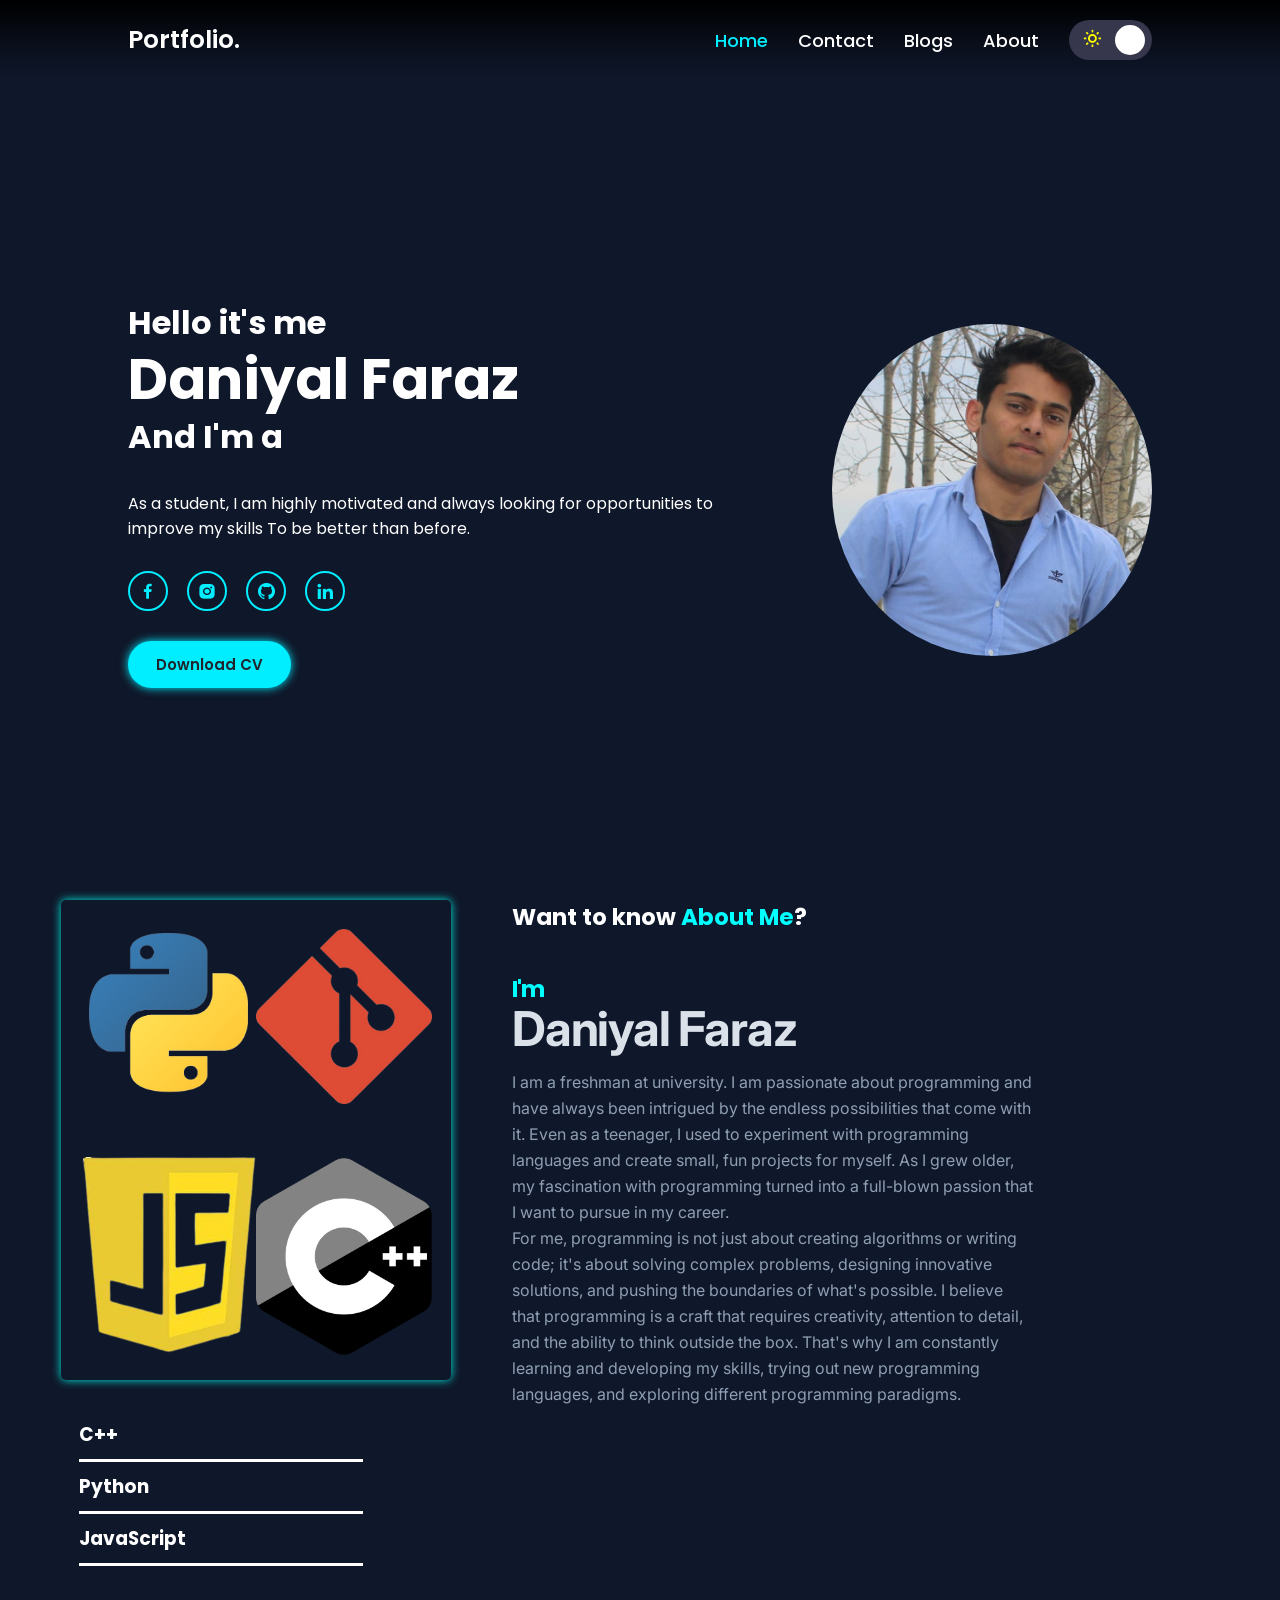
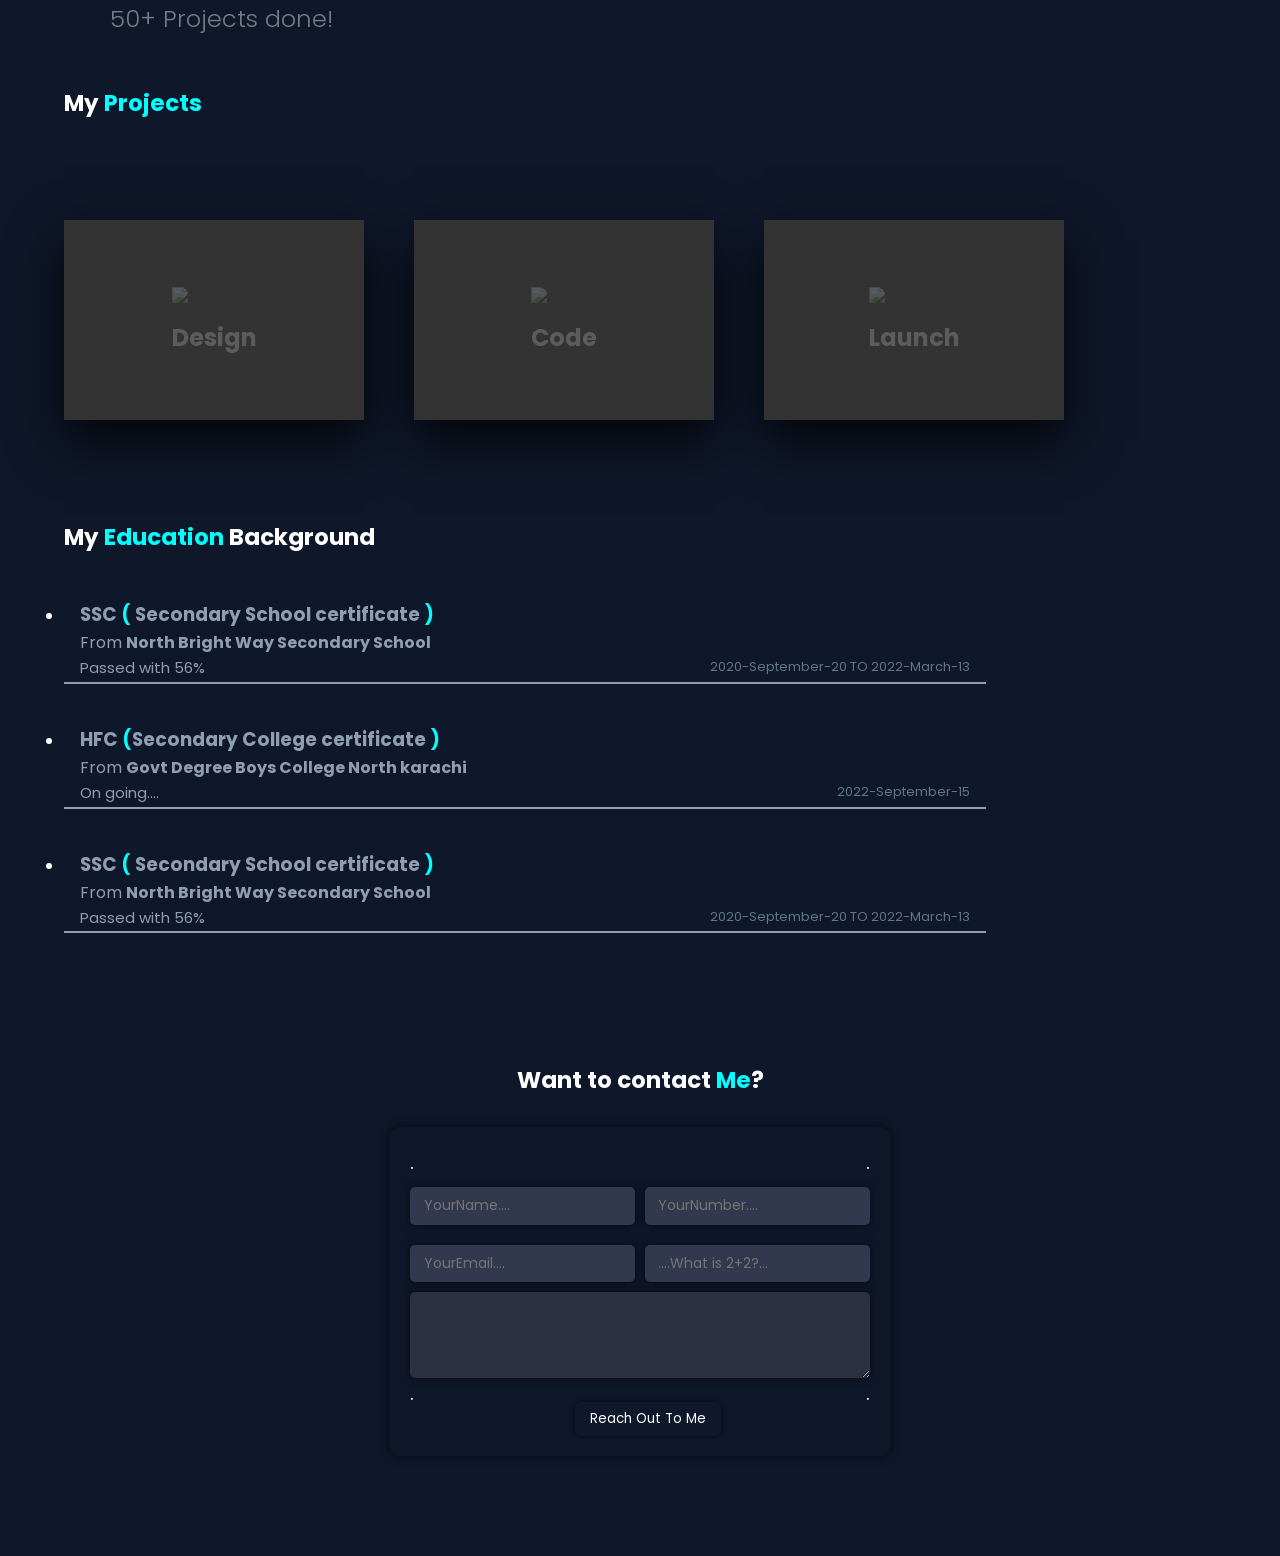
==== index.html @ 26a81f37 "changes" ====
<!DOCTYPE html>
<html lang="en">
  <head>
    <meta charset="UTF-8" />
    <meta http-equiv="X-UA-Compatible" content="IE=edge" />
    <meta name="viewport" content="width=device-width, initial-scale=1.0" />
    <link rel="preconnect" href="https://fonts.googleapis.com" />
    <link
      href="https://unpkg.com/boxicons@2.1.4/css/boxicons.min.css"
      rel="stylesheet"
    />
    <link rel="preconnect" href="https://fonts.gstatic.com" crossorigin />
    <!-- link for animation -->
    <link
      rel="stylesheet"
      href="https://cdnjs.cloudflare.com/ajax/libs/animate.css/4.1.1/animate.min.css"
    />
    <link rel="preconnect" href="https://fonts.googleapis.com" />
    <link rel="preconnect" href="https://fonts.gstatic.com" crossorigin />
    <link
      href="https://fonts.googleapis.com/css2?family=Aboreto&family=Acme&family=Inter:wght@100;200;300;400;500;600;700;800;900&family=Josefin+Sans:ital,wght@1,500;1,700&family=Montserrat:ital,wght@0,100;0,200;0,300;0,400;0,500;0,600;0,700;0,800;0,900;1,100;1,200;1,300;1,400;1,500;1,600;1,700;1,800;1,900&family=Oswald:wght@700&family=Pacifico&family=Permanent+Marker&family=Poppins:ital,wght@0,100;0,200;0,300;0,400;0,500;0,600;0,700;0,800;0,900;1,100;1,200;1,300;1,400;1,500;1,600;1,700;1,800;1,900&family=Rubik+Glitch&family=Source+Sans+Pro:ital,wght@0,200;0,300;0,400;0,600;0,700;0,900;1,200;1,300;1,400;1,600;1,700;1,900&family=Ubuntu+Condensed&family=Ubuntu:wght@500&family=Work+Sans:ital,wght@0,500;0,600;0,700;0,800;0,900;1,100;1,200;1,300;1,400;1,500;1,600;1,700;1,800;1,900&display=swap"
      rel="stylesheet"
    />

    <title>Portfolio|Daniyal Faraz Dev</title>
    <link rel="stylesheet" href="css/style.css" />
    <link rel="stylesheet" href="css/section2,3,4.css" />
    <link rel="stylesheet" href="css/themeMode.css" />
    <link rel="stylesheet" href="css/instafeedBlog.css">
    <link rel="stylesheet" href="css/aboutsec.css">
    <link rel="stylesheet" href="css/section1.css">
  </head>
  <style>
    .menu-mb .menu-list {
      display: none;
      max-width: 200px;
      background-color: #00000063;
      color: black;
      position: absolute;
      right: 11px;
      border-radius: 10px 0px 10px 10px;
      padding: 15px 10px;
      flex-direction: column;
      align-items: center;
      height: 69vh;
      max-height: 221px;
      overflow: auto;
    }

    .menu-mb .menu-list div {
      display: none;
      text-align: end;
      padding: 0;
      margin: 6px 2px;
      font-size: 25px;
    }

    .menu-mb .menu-list div a {
      text-decoration: none;
      color: white;
    }

    .terminal {
      width: 900px;
      height: 400px;
      border: 2px solid white;
      padding: 20px;
      overflow-y: scroll;
    }

    .terminal p {
      color: rgba(255, 255, 255, 0.421);
    }

    .terminal .root-msg-span {
      color: white;
    }

    .terminal .root-msg-span .user-msg {
      color: goldenrod;
    }





  </style>

  <body>
    <header class="header active-header" id="header">
      <a href="" class="logo">Portfolio.</a>
      <nav>
        <a href="#home" style="--i: 1" class="active">Home</a>
        <a href="#contact" style="--i: 2">Contact</a>
        <a href="#blog" style="--i: 3">Blogs</a>
        <a href="#about" style="--i: 4">About</a>
        <div class="theme-div" style="--i: 6">
          <button id="lighttheme" style="color: yellow">
            <i class="bx bx-sun"></i>
          </button>
          <button id="darktheme" style="color: pink">
            <i class="bx bx-moon"></i>
          </button>
          <div class="ball"></div>
        </div>
        <div class="menu-mb">
          <i class="bx bx-menu"></i>
          <div name="" id="menu-list" class="menu-list">
            <div class="hamburger-a"><a href="#home">Home</a></div>
            <div class="hamburger-a"><a href="#contact"> Contact</a></div>
            <div class="hamburger-a"><a href="#blog"> Blogs</a></div>
            <div class="hamburger-a"><a href="#about"> About</a></div>
          </div>
        </div>
      </nav>
    </header>
    <section class="section1" id="home">
      <div class="container">
        <h3>Hello it's me</h3>
        <h1>Daniyal Faraz</h1>
        <h3>And I'm a <span class="multi-headline"></span></h3>
        <p>
          As a student, I am highly motivated and always looking for
          opportunities to improve my skills To be better than before.
        </p>
        <div class="social-div">
          <a
            target="_blank"
            href="https://web.facebook.com/daniyal.faraz.37"
            style="--i: 7"
            ><i class="bx bxl-facebook"></i
          ></a>
          <a
            target="_blank"
            href="https://www.instagram.com/p_r_o_g_r_a_m_m_e_r_7/"
            style="--i: 8"
            ><i class="bx bxl-instagram-alt"></i
          ></a>
          <a
            target="_blank"
            href="https://github.com/DaniyalFaraz2003"
            style="--i: 9"
            ><i class="bx bxl-github"></i
          ></a>
          <a
            target="_blank"
            href="https://www.linkedin.com/in/daniyal-faraz-911360242/"
            style="--i: 10"
            ><i class="bx bxl-linkedin"></i
          ></a>
        </div>
        <a href="" class="btn">Download CV</a>
      </div>
      <div class="image-container">
        <div class="image-holder"><img src="img/logo.jpg""></div>
      </div>
    </section>

    <section class="section3" id="about">
      <div class="main-box1">
        <div class="image-side">
          <div class="img-frame">
            <div class="img-holder">
              <img src="./img/p.png" alt="" />
              <img src="./img/git.png" alt="" />
              <img src="./img/js.png" alt="" />
              <img src="./img/c.png" alt="" />
            </div>
          </div>

          <!-- skills section -->
          <div class="skills-sec">
            <h3>C++</h3>
            <div>
              <div onscroll="skillanimate();"></div>
            </div>
            <h3>Python</h3>
            <div>
              <div></div>
            </div>
            <h3>JavaScript</h3>
            <div>
              <div></div>
            </div>
            <h1>50+ Projects done!</h1>
          </div>
        </div>
        <div class="content-side">
          <h3 class="s-hm-e" >Want to know <span class="diff-color">About Me</span>?</h3>
          <h1><span class="diff-color s-hm-e">I'm</span> Daniyal Faraz</h1>
          <p class="n-p-e">
            I am a freshman at university. I am passionate about programming and
            have always been intrigued by the endless possibilities that come
            with it. Even as a teenager, I used to experiment with programming
            languages and create small, fun projects for myself. As I grew
            older, my fascination with programming turned into a full-blown
            passion that I want to pursue in my career.<br />
            For me, programming is not just about creating algorithms or writing
            code; it's about solving complex problems, designing innovative
            solutions, and pushing the boundaries of what's possible. I believe
            that programming is a craft that requires creativity, attention to
            detail, and the ability to think outside the box. That's why I am
            constantly learning and developing my skills, trying out new
            programming languages, and exploring different programming
            paradigms.
          </p>

        </div>
      </div>
      <div class="main-box2">
        <h3 class="s-hm-e">My <span class="diff-color">Projects</span></h3>

        <!-- this is a test card -->
        <div class="cards">
          <div class="card">
              <div class="face face1">
                  <div class="content">
                      <img src="https://github.com/Jhonierpc/WebDevelopment/blob/master/CSS%20Card%20Hover%20Effects/img/design_128.png?raw=true">
                      <h3>Design</h3>
                  </div>
              </div>
              <div class="face face2">
                  <div class="content">
                      <p>Lorem ipsum dolor sit amet consectetur adipisicing elit. Quas cum cumque minus iste veritatis provident at.</p>
                          <a href="#">Read More</a>
                  </div>
              </div>
          </div>
          <div class="card">
              <div class="face face1">
                  <div class="content">
                      <img src="https://github.com/Jhonierpc/WebDevelopment/blob/master/CSS%20Card%20Hover%20Effects/img/code_128.png?raw=true">
                      <h3>Code</h3>
                  </div>
              </div>
              <div class="face face2">
                  <div class="content">
                      <p>Lorem ipsum dolor sit amet consectetur adipisicing elit. Quas cum cumque minus iste veritatis provident at.</p>
                          <a href="#">Read More</a>
                  </div>
              </div>
          </div>
          <div class="card">
              <div class="face face1">
                  <div class="content">
                      <img src="https://github.com/Jhonierpc/WebDevelopment/blob/master/CSS%20Card%20Hover%20Effects/img/launch_128.png?raw=true">
                      <h3>Launch</h3>
                  </div>
              </div>
              <div class="face face2">
                  <div class="content">
                      <p>Lorem ipsum dolor sit amet consectetur adipisicing elit. Quas cum cumque minus iste veritatis provident at.</p>
                          <a href="#">Read More</a>
                  </div>
              </div>
          </div>
      </div>

        <!-- this is a test card -->

        <h3 class="s-hm-e">My <span class="diff-color">Education</span> Background</h3>
          <br>
          <ul class="edocation-list">
            <li>

              <div class="n-p-e education-bg">
              <h3>SSC
                <span class="diff-color">(</span> Secondary School certificate <span class="diff-color">)</span>
              </h3>
              <p>From <b>North Bright Way Secondary School</b></p>
              <div class="result-div">
                <p>Passed with 56% </p>
              <div class="date">2020-September-20 TO 2022-March-13</div>
              </div>
            </div>
  
            </li>
            <li>
              <div class="n-p-e education-bg">
                <h3>HFC
                  <span class="diff-color">(</span>Secondary College certificate <span class="diff-color">)</span>
                </h3>
                <p>From <b>Govt Degree Boys College North karachi</b></p>
                <div class="result-div">
                  <p>On going....</p>
                <div class="date">2022-September-15</div>
                </div>
              </div>
    

            </li>
            <li>
              <div class="n-p-e education-bg">
                <h3>SSC
                  <span class="diff-color">(</span> Secondary School certificate <span class="diff-color">)</span>
                </h3>
                <p>From <b>North Bright Way Secondary School</b></p>
                <div class="result-div">
                  <p>Passed with 56% </p>
                <div class="date">2020-September-20 TO 2022-March-13</div>
                </div>
              </div>
            </li>
          </ul>
      </div>
    </section>
    
    <!-- terminal section-->

    <!-- contact section -->
    <section class="section4" id="contact">
      <h3 class="s-hm-e">Want to contact <span class="diff-color">Me</span>?</h3>
      <form action="">
        <div>
          <p>.</p>
          <p>.</p>
        </div>
        <div>
          <input type="text" name="" id="username" placeholder="YourName...." />
          <input
            type="text"
            name=""
            id="usernum"
            placeholder="YourNumber...."
          />
        </div>
        <div>
          <input
            type="email"
            name=""
            id="userEmail"
            placeholder="YourEmail...."
          />
          <input
            type="text"
            name=""
            id="quiz"
            placeholder="....What is 2+2?..."
          />
        </div>
        <textarea id="messege" contenteditable="true"> </textarea>
        <div>
          <p>.</p>
          <button><a href="" id="sendmail">Reach Out To Me</a></button>
          <p>.</p>
        </div>
      </form>
    </section>

    <script src="https://cdn.jsdelivr.net/npm/typed.js@2.0.12"></script>
    <script src="js/script.js"></script>
    <script
      src="https://cdnjs.cloudflare.com/ajax/libs/waypoints/4.0.1/jquery.waypoints.min.js"
      integrity="sha512-CEiA+78TpP9KAIPzqBvxUv8hy41jyI3f2uHi7DGp/Y/Ka973qgSdybNegWFciqh6GrN2UePx2KkflnQUbUhNIA=="
      crossorigin="anonymous"
      referrerpolicy="no-referrer"
    ></script>
    <script src="js/mailsend.js"></script>
    <script src="darktheme.js"></script>
    <script src="lighttheme.js"></script>
    <script src="js/animation.js"></script>

    <!-- instagram feed js links -->
    <script src="https://cdn.jsdelivr.net/gh/stevenschobert/instafeed.js@2.0.0rc1/src/instafeed.min.js"></script>
    <script src="js/instagramfeedAPI.js" ></script>

    <script>
      let terminal = document.querySelector(".terminal");
      let terminalUserMsg = document.querySelector(".user-msg");

      terminalUserMsg.addEventListener("keyup", function (evemt) {
        if (evemt.which == 13) {
          console.log("enter clicked");
          terminal.innerHTML += `<br>
                <span class="root-msg-span">$  muhammadhamd-dev >>  
                    <span class="user-msg" contenteditable></span>
                    </span>`;
        }
      });

      // function name(params) {

      // }
      //         var group = ["a","b","c","d"];
      // var groupLength = group.length;

      // for(var i = 0;i < groupLength;i++){
      //     var item = group[i];

      //     // Do something if is the last iteration of the array
      //     if((i + 1) == (groupLength)){
      //         console.log("Last iteration with item : " + item);
      //     }
      // }

      let menuList = document.getElementById("menu-list"),
        hamburger = document.querySelector(".menu-mb");

      hamburger.addEventListener("click", function () {
        if (menuList.style.display == "none") {
          menuList.style = "display:flex;";
          console.log("flex");
        } else {
          menuList.style = "display: none";
        }
      });
    </script>
  </body>
</html>
---- css/style.css ----
*{
    padding: 0;
    margin: 0;
    box-sizing: border-box;
    font-family: "Poppins" , sans-serif;
}
body{
    background-color: #1f242d;
    color: #fff;
    transition: 1s all;
    --tw-bg-opacity: 1;
    background-color: rgb(15 23 42/var(--tw-bg-opacity));
}



.header{
    display: flex;
    position: fixed;
    background: transparent;
    width: 100%;
    justify-content: space-between;
    padding: 20px 10%;
    z-index: 100;
    align-items: center;
     background: linear-gradient(to bottom, #000, #0003 70%,#0000); /* background when scroll is in the top */
transition: background .5s; /* control how smooth the background changes */
}

.header.scrolled{
background: #0000007d;
}
.header .logo{
    font-size: 25px;
    text-decoration: none;
    color: #fff;
    font-weight: 600;
    /* opacity: 0; */
    animation: slideright 1s ease forwards;
}
.header nav{
    display: flex;
    align-items: center;
}
.header nav a ,.header nav div {
    color: #fff;
    font-weight: 500;
    font-size: 18px;
    text-decoration: none;
    margin: 0 0 0 30px;
    transition:.3s ;
    animation: slidetop .5s ease forwards;
    /* opacity: 0; */
    animation-delay: calc(.2s * var(--i));
    }

    .header nav a:hover ,.header nav a.active{
        color: #0ef;
        padding: 0px 0px;
    }
    .header nav .menu-mb{
        display: none;
        font-size: 25px;
    }

    .menu-mb .menu-list {
        display: none;
        max-width: 200px;
        background-color: #00000063;
        color: black;
        position: absolute;
        right: 11px;
        border-radius: 10px 0px 10px 10px;
        padding: 15px 10px;
        flex-direction: column;
        align-items: center;
        height: 69vh;
        max-height: 221px;
        overflow: auto;
      }
  
      .menu-mb .menu-list div {
        display: none;
        text-align: end;
        padding: 0;
        margin: 6px 2px;
        font-size: 25px;
      }
  
      .menu-mb .menu-list div a {
        text-decoration: none;
        color: white;
      }

      /* theme tiggle css */
      .theme-div{
        width: 83px;
        background-color: #36374d;
        border-radius: 50px;
        display: flex;
        justify-content: space-between;
        padding: 5px 10px;
    }
    .theme-div button{
        border-radius: 50%;
        width: 26px;
        cursor: pointer;
        background-color: transparent;
        border: none;
        font-size: 20px;
    }
    .theme-div .ball{
        position: absolute;
        background-color: rgb(255, 255, 255);
        width: 30px;
        height: 30px;
        border-radius: 50%;
        right: 7px;
        transition:.5s linear;
    }
    
    @media screen and (max-width:560px) {
        .theme-div{
            width: 76px;
        }
        .theme-div .ball{
            width: 25px;
            height: 25px;
        }
        .theme-div button{
            font-size: 15px;
        }
    }
    @media screen and (max-width: 762px){
        /* to hide and show list of pages */
    
            .header nav .menu-mb{
                display: block;
        }
        .header nav a:nth-of-type(5){
        display: none;
    }
    
    .menu-mb .menu-list div:nth-of-type(5){
        display: block;
    }
    
    }
    
@media screen and (max-width: 714px){

    /* to hide and show list of pages */
    .header nav a:nth-of-type(4){
        display: none;
    }
    .menu-mb .menu-list div:nth-of-type(4){
        display: block;
    }
}


@media screen and (max-width: 620px){
    /* to hide and show list of pages */

.header nav a:nth-of-type(3){
    display: none;
}
.menu-mb .menu-list div:nth-of-type(3){
    display: block;
}
}


@media screen and (max-width: 500px){
    /* to hide and show list of pages */
    .header nav a:nth-of-type(2){
        display: none;
    }
    .menu-mb .menu-list div:nth-of-type(2){
        display: block;
    }
}


@media screen and (max-width: 430px){
    .header .logo{
        font-size: 20px;
    }

    .header nav a{
        font-size: 14px;
    }


}

.education-list li::marker{
    background-color: bisque;
}
.education-bg{
        border-bottom: 2px solid;
    padding: 1px 16px;
    max-width: 600px;
    width: 100%;
}
.education-bg h3{}
.education-bg p{}
.education-bg .result-div{
    display: flex;
    justify-content: space-between;
}
.education-bg .result-div p{
    font-size: 15px;
}
.education-bg .result-div .date{
    font-size: 13px;
    /* font-weight: lighter; */
    text-align: end;
    color: #7893a6c4;
}

@media screen and (max-width: 365px){
    .header{
        padding: 20px 5%;
    }

        /* to hide and show list of pages */
.header nav a:nth-of-type(1){
display: none;
}
.menu-mb .menu-list div:nth-of-type(1){
display: block;
}
    .header nav div{
        font-size: 30px;
    }
}


/* this style add diff color of heading or text  */
.diff-color{
    color: cyan;
}
---- css/section2,3,4.css ----
.cards{
    width: 1000px;
    position: relative;
    display: flex;
    justify-content: space-between;
}

.cards .card{
    position: relative;
    cursor: pointer;
}

.cards .card .face{
    width: 300px;
    height: 200px;
    transition: 0.5s;
}

.cards .card .face.face1{
    position: relative;
    background: #333;
    display: flex;
    justify-content: center;
    align-items: center;
    z-index: 1;
    transform: translateY(100px);
}

.cards .card:hover .face.face1{
    background: rgb(0, 153, 153);
    transform: translateY(0);
}

.cards .card .face.face1 .content{
    opacity: 0.2;
    transition: 0.5s;
}

.cards .card:hover .face.face1 .content{
    opacity: 1;
}

.cards .card .face.face1 .content img{
    max-width: 100px;
}

.cards .card .face.face1 .content h3{
    margin: 10px 0 0;
    padding: 0;
    color: #fff;
    text-align: center;
    font-size: 1.5em;
}

.cards .card .face.face2{
    position: relative;
    background: #fff;
    display: flex;
    justify-content: center;
    align-items: center;
    padding: 20px;
    box-sizing: border-box;
    box-shadow: 0 20px 50px rgba(0, 0, 0, 0.8);
    transform: translateY(-100px);
}

.cards .card:hover .face.face2{
    transform: translateY(0);
}

.cards .card .face.face2 .content p{
    margin: 0;
    padding: 0;
}

.cards .card .face.face2 .content a{
    margin: 15px 0 0;
    display:  inline-block;
    text-decoration: none;
    font-weight: 900;
    color: #333;
    padding: 5px;
    border: 1px solid #333;
}

.cards .card .face.face2 .content a:hover{
    background: #333;
    color: #fff;
}
.section2{
   
    padding: 70px 5%;
}

.section2  .main-blog-div1 .blog-div{
    display: flex;
width: 100%;
justify-content: center;
margin: 35px 0;
gap: 40px;
flex-wrap: wrap;
    padding: 0px 20px;
}
.section2 .main-blog-div1 .blog-div a{
    text-decoration: none;
    color: white;
}
.section2 .main-blog-div1 .blog-div .blog{
    background-color: #32384d;
max-width: 300px;
border-radius: 10px;
box-shadow: 0px 0px 105px #000000b0;
overflow: hidden;
height: 481px;

}
.animatee{
    opacity: 0;
animation: checking 1s ease forwards;
}
@keyframes checking{
    0%{
        transform:scale(0);
        opacity: 0;
    }
    100%{
        transform:scale(1);
        opacity: 1;
    }
}
.section2 .main-blog-div1 .blog-div .blog .content a img{
    width: 100%;
}

.section3 .main-box2 {
    margin-top: 100px;
}

@media screen and (max-width:320px) {
.section2 .main-blog-div1 .blog-div .blog .content p{
    font-size: 100%;
}
.section2 .main-blog-div1 .blog-div .blog .content h1{
    font-size: 20px;
}
}
.section2 .blog-div2 {
width: 100%;
padding: 40px 10%;
margin: 90px 0 0 0;
}
.section2 .blog-div2 .main-box {
width: 100%;
}
.section2 .blog-div2 .main-box:nth-child(even) {
display: flex;
justify-content: end;
}
.section2 .blog-div2 .main-box .blog{

box-shadow: 0px 0px 10px #0000009e;
/* width: 602px; */
max-width: 753px;
margin: 40px 0;
padding: 20px;
width: 100%;

}

.section2 .blog-div2  .main-box .blog .head{
display: flex;
align-items: end;
}
.section2 .blog-div2  .main-box:nth-child(odd) .blog .head{
justify-content: end;
border-right: 5px solid yellowgreen;
padding: 0 4px 0 0;
}
.section2 .blog-div2  .main-box:nth-child(even) .blog .head{
justify-content: end;
border-left: 5px solid yellowgreen;
padding: 0 0 0 4px;
}
.section2 .blog-div2 .main-box .blog .head .img-holder{
width: 300px;
margin: 0 20px 0 0;
}
.section2 .blog-div2 .main-box .blog .head .img-holder:nth-child(even){
margin: 0 0 20px 20px;
}
.section2 .blog-div2 .main-box .blog .head .img-holder img{
width: 100%;
}
.section2 .blog-div2  .main-box .blog .head h1{}
.section2 .blog-div2 .main-box .blog  p::first-line{
    color: #86c163;
    font-size: 30px;
}
@media screen and (max-width: 350px){
.section2 .blog-div2  .main-box:nth-child(odd) .blog .head{
flex-direction: column;
border: none;
align-items: baseline;
}
.section2 .blog-div2  .main-box:nth-child(even) .blog .head{
flex-direction: column-reverse;
border: none;
}
.section2 .blog-div2  .main-box .blog .head .img-holder{
width: 100%;
}
.section2 .blog-div2  .main-box:nth-child(odd) .blog .head h1{
border-right: 5px solid yellowgreen;
}
.section2 .blog-div2  .main-box:nth-child(even) .blog .head h1{
border-left: 5px solid yellowgreen;
}

}




/* section4 */
.section4{
    width: 100%;
    display: flex;
    flex-direction: column;
    align-items: center;
margin: 100px 0;

}
.section4 h3{
    margin: 30px;
}
.section4 form{
    max-width: 500px;
width: 100%;
display: flex;
flex-direction: column;
align-items: center;
box-shadow: 0px 0px 10px #0000009e;
padding: 20px;
border-radius: 10px;
}



.section4 form div{
    width: 100%;
justify-content: space-between;
display: flex;
}
.section4 form div p{
    font-size: 20px;
}
.section4 form div button{
    background-color: transparent;
border: none;
border-radius: 5px;
padding: 7px 15px;
margin: 24px 0 0 15px;
color: white;
box-shadow: 0px 0px 5px #000000b0;
}
.section4 form div button a{
    text-decoration: none;
    color: white;
font-family: "Poppins",sans-serif;

}
.section4 form div input{
    width: 49%;
border: none;
outline: none;
padding: 1.76% 3%;
margin: 10px 0;
background-color: #d0c2e8;
color: white;
font-size: 14px;
font-family: "Poppins";
border-radius: 5px;
box-shadow: 0px 0px 10px #0000008f;
background-color: #32384d;

}
.section4 form textarea{
    width: 100%;
outline: none;
border: none;
border-radius: 5px;
padding: 20px;
background-color: #d0c2e8;
color: white;
font-family: "Poppins";
font-size: 15px;
box-shadow: 0px 0px 10px #0000008f;
text-align: center;
background-color: #2c3040;
flex-direction: column;
display: flex;
}
---- css/themeMode.css ----
.theme-div{
    width: 83px;
    background-color: #36374d;
    border-radius: 50px;
    display: flex;
    justify-content: space-between;
    padding: 5px 10px;
}
.theme-div button{
    border-radius: 50%;
    width: 26px;
    cursor: pointer;
    background-color: transparent;
    border: none;
    font-size: 20px;
}
.theme-div .ball{
    position: absolute;
    background-color: rgb(255, 255, 255);
    width: 30px;
    height: 30px;
    border-radius: 50%;
    right: 7px;
    transition:.5s linear;
}

@media screen and (max-width:560px) {
    .theme-div{
        width: 76px;
    }
    .theme-div .ball{
        width: 25px;
        height: 25px;
    }
    .theme-div button{
        font-size: 15px;
    }
}
---- css/instafeedBlog.css ----
/* .section2 .blog-div .blog .content .img-holder a{}
.section2 .blog-div .blog .content .img-holder a img{
    /* width: 100%;
}
#institle1{
    border-radius: 50%;
}
/* for post1  */

/* #post-one a{
    display: none;
}
#post-one a:nth-child(1){
    display: block;
} */

/* for post1  */
/* 
#post-two a{
    display: none;
}
#post-two a:nth-child(2){
    display: block;
} */

/* for post1  */
/* 
#post-three a{
    display: none;
}
---- css/aboutsec.css ----
/* section3 */
.section3{
    width: 100%;
}
 /* main box 1 , 2 */
.section3 .main-box1{
    display: flex;
width: 100%;
flex-wrap: wrap-reverse;
}

.section3 .main-box2 {
    margin: 10px 5%;
    margin-top: 50px;
}
/* image and skills section */

.section3 .main-box1 .image-side{
width: 40%;
min-width: 400px;
display: flex;
flex-direction: column;
align-items: center;
}
.section3 .main-box1 .image-side .img-frame{
    width: 390px;
height: 480px;
box-shadow: 0px 0px 10px #0ed;
border-radius: 5px;
display: flex;
justify-content: center;
}
.section3 .main-box1 .image-side .img-frame .img-holder{
    width: 90%;
    display: flex;
    flex-wrap: wrap;
    align-items: center;

}
.section3 .main-box1 .image-side .img-frame .img-holder img{
    width: 50%;
}

.section3 .main-box1 .image-side .skills-sec{
    width: 74%;
    display: flex;
    flex-direction: column;
    margin: 30px 0 0 25px;
}
.section3 .main-box1 .image-side .skills-sec h3{
    margin: 10px 0;
}
.section3 .main-box1 .image-side .skills-sec div{
    width: 75%;
    background-color: white;
    height: 3px;
}
.section3 .main-box1 .image-side .skills-sec div div{
    background-color: cyan;
    transition: 1s ease;
}
.section3 .main-box1 .image-side .skills-sec div:nth-of-type(1) div{
    width: 98%;
    /* width: 0%; */
}
.section3 .main-box1 .image-side .skills-sec div:nth-of-type(2) div{
    width: 75%;
    /* width: 0%; */

}
.section3 .main-box1 .image-side .skills-sec div:nth-of-type(3) div{
    width: 85%;
    /* width: 0%; */


}
.section3 .main-box1 .image-side .skills-sec h1{
    width: 75%;
    text-align: center;
    margin: 35px 0 0 0;
    font-weight: 300;
    color: #ffffff6e;
}
/* content section */
.section3 .main-box1 .content-side{
    width: 100%;
max-width: 653px;

}
.s-hm-e{
    font-size: 23px;
      
  }

.section3 .main-box1 .content-side h1{
    display: flex;
    flex-direction: column;
    font-size: 48px;
    line-height: 40px;
    margin: 35px 0px 0px 0;
    font-weight: 700;
    --tw-text-opacity: .97;
    color: rgb(226 232 240/var(--tw-text-opacity));
    letter-spacing: -.025em;
    font-family: 'Inter';

}

.n-p-e{
margin: 20px 0px 40px 0;
line-height: 1.625;
color: #ced4dd;
font-family: "Inter";
font-weight: 400;
--tw-text-opacity: 0.97;
    color: rgb(148 163 184/var(--tw-text-opacity));
    max-width: 80%;
}

@media screen and (max-width:1100px) {
    .section3 .main-box1 {

justify-content: space-around;
}
    .section3 .main-box1 .content-side {
width: 55%;

}
    .n-p-e{
margin: 20px 0px 40px 0;
}
}


@media screen and (max-width: 500px){
    .section3 .main-box1 .image-side {
width: 90%;
min-width: 0px;

}

    .section3 .main-box1 {
        padding: 10px;
    }
.section3 .main-box1 .content-side {
width: 100%;
}

}
@media screen and (max-width: 400px){
    .section3 .main-box1 .image-side .img-frame{
width: 100%;
height: auto;
min-height: 300px;

}
}
---- css/section1.css ----
.section1{
    display: flex;
padding: 86px 10% 0;
width: 100%;
align-items: center;
min-height: 100vh;
justify-content: space-between;
}

.section1 .container{
    max-width: 600px;
    margin: 20px 0;
}
.section1 .container h3{
    font-size: 32px;
    font-weight: 700;
    opacity: 0;
    animation: slidebottom 1s ease forwards;
    animation-delay:.7s ;
}
.section1 .container h3 span{
    color: #0ef;
}
.section1 .container h3:nth-of-type(2){
    margin: 0 0 30px 0;
    animation: slidetop 1s ease forwards;
    animation-delay:.7s ;
}
.section1 .container h1{
    font-size: 56px;
    font-weight: 700px;
    margin: 3px 0;
    opacity: 0;
    animation: slideright 1s ease forwards;
    animation-delay:1s ;
    line-height: 60px;
}
.section1 .container p{
    font-size: 16px;
    animation: slideleft 1s ease forwards;
    animation-delay: 1s;
    opacity: 0;
}
.section1 .image-container{
    margin: 0 0 0 15px;
}
.section1 .image-container .image-holder{
    width: 320px;
}
.section1 .image-container .image-holder img{
    width: 100%;
    border-radius: 50%;
    opacity: 0;
    animation: zoomin 1s ease forwards , updownimg 4s ease-in-out infinite;
    animation-delay:3s ;
}

.social-div{}
.social-div a{
   display: inline-flex;
   justify-content: center;
   align-items: center;
   width: 40px;
   height: 40px;
   color: #0ef;
   border: 2px solid #0ef;
   border-radius: 50%;
   font-size: 20px;
   background: transparent;
   text-decoration: none;
   margin: 30px 15px 30px 0;
   transition: .5s ease;
   opacity: 0;
    animation: slideleft 1s ease forwards;
    animation-delay:calc(.2s * var(--i));
}
.social-div a:hover{
    color: #1f242d;
    background-color: #0ef;
    box-shadow: 0px 0px 5px #0ef;
}

.container .btn{
    display: inline-block;
    padding: 12px 28px;
    border-radius: 40px;
    box-shadow: 0px 0px 10px #0ef;
    color: #1f242d;
    text-decoration: none;
    background-color: #0ef;
    font-size: 15px;
    font-weight: 600;
    animation: slidetop .5s ease forwards;
    animation-delay: 2s;
    opacity: 0;
}

@keyframes slideright{
    0%{
        transform: translateX(-100px);
        opacity: 0;
    }
    100%{
        transform: translateX(0px);
        opacity: 1;
    }
}
@keyframes slideleft{
    0%{
        transform: translateX(100px);
        opacity: 0;
    }
    100%{
        transform: translateX(0px);
        opacity: 1;
    }
}
@keyframes slidetop{
    0%{
        transform: translateY(100px);
        opacity: 0;
    }
    100%{
        transform: translateY(0px);
        opacity: 1;
    }
}
@keyframes slidebottom{
    0%{
        transform: translateY(-100px);
        opacity: 0;
    }
    100%{
        transform: translateY(0px);
        opacity: 1;
    }
}
@keyframes zoomin{
    0%{
        transform:scale(0);
        opacity: 0;
    }
    100%{
        transform:scale(1);
        opacity: 1;
    }
}
@keyframes updownimg{
    0%{
        transform: translateY(0px);
        
    }
    50%{
        transform: translateY(-25px);

    }
    100%{
        transform: translateY(0px);

    }
}
@media screen and (max-width:1110px) {
    .section1 .image-container .image-holder {
width: 300px;
}


}
@media screen and (max-width:1010px) {
    .section1 .container h3{
        font-size: 30px;
    }
    .section1 .container p{
        font-size: 15px;
    }
}

@media screen and (max-width: 940px){
.section1 .image-container .image-holder {
width: 275px;
}}
@media screen and (max-width: 800px){
.section1{
flex-wrap: wrap;
justify-content: center;

}
}


@media screen and (max-width: 620px){


.section1 .container h1{
font-size: 50px;
}
.section1 .container h3{
        font-size: 25px;
    }
    .section1 .container p{
        font-size: 15px;
    }
}

@media screen and (max-width: 500px){

.section1 .container h1{
font-size: 48px;
}
.section1 .container h3{
        font-size: 22px;
    }
    .section1 .container p{
        font-size: 12px;
    }
    .container .btn{
        margin: 30px 55px;
    }

    /* blogdiv2 */

.section2 .blog-div2 .main-box .blog{
margin: 25px 0;
}
    .section2 .blog-div2 .main-box .blog .head .img-holder {
        width: 400px;
        margin: 0px 6px 0 0;
    }
        
.section2 .blog-div2 .main-box .blog .head h1 {
    font-size: 20px;
}
.section2 .blog-div2 .main-box .blog  p {
font-size: 12px;
}

}
@media screen and (max-width: 430px){
  

.section1 .container h3 span{
font-size: 15px;
}


}


@media screen and (max-width: 365px){

    .section1 .image-container .image-holder {
width: 100%;
}
   
.section1 .container h1{
font-size: 44px;
}
.section1 .container h3{
        font-size: 20px;
    }
    .section1 .container p{
        margin: 0 0 20px 0;
        font-size: 10px;
    }

.section1 .container .social-div {
    flex-wrap: wrap;
display: flex;
justify-content: center;
}
.section1 .container .social-div a{
    margin:10px 0 0 10px;
}
.container .btn{
    font-size: 14px;
}

}

@media screen and (max-width:284px) {
    .section1 .container h1{
        font-size: 40px;
    }
}
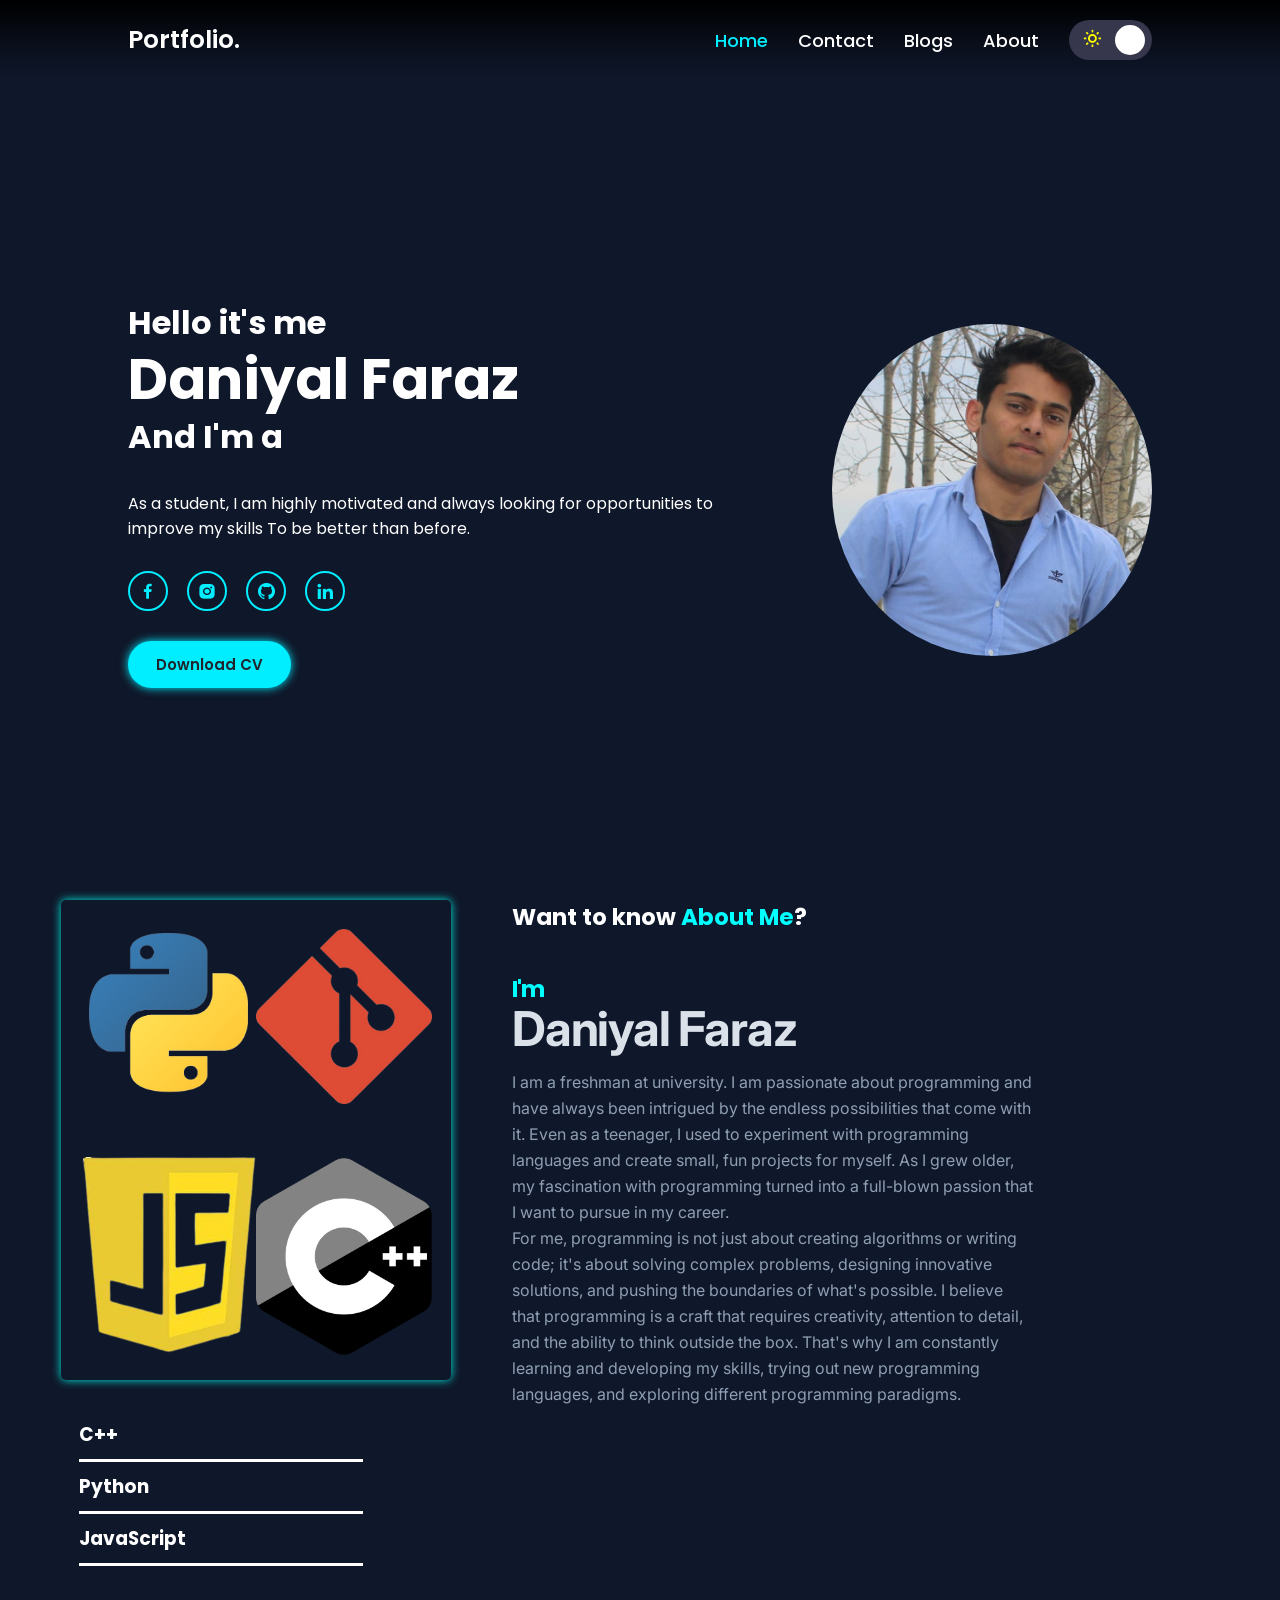
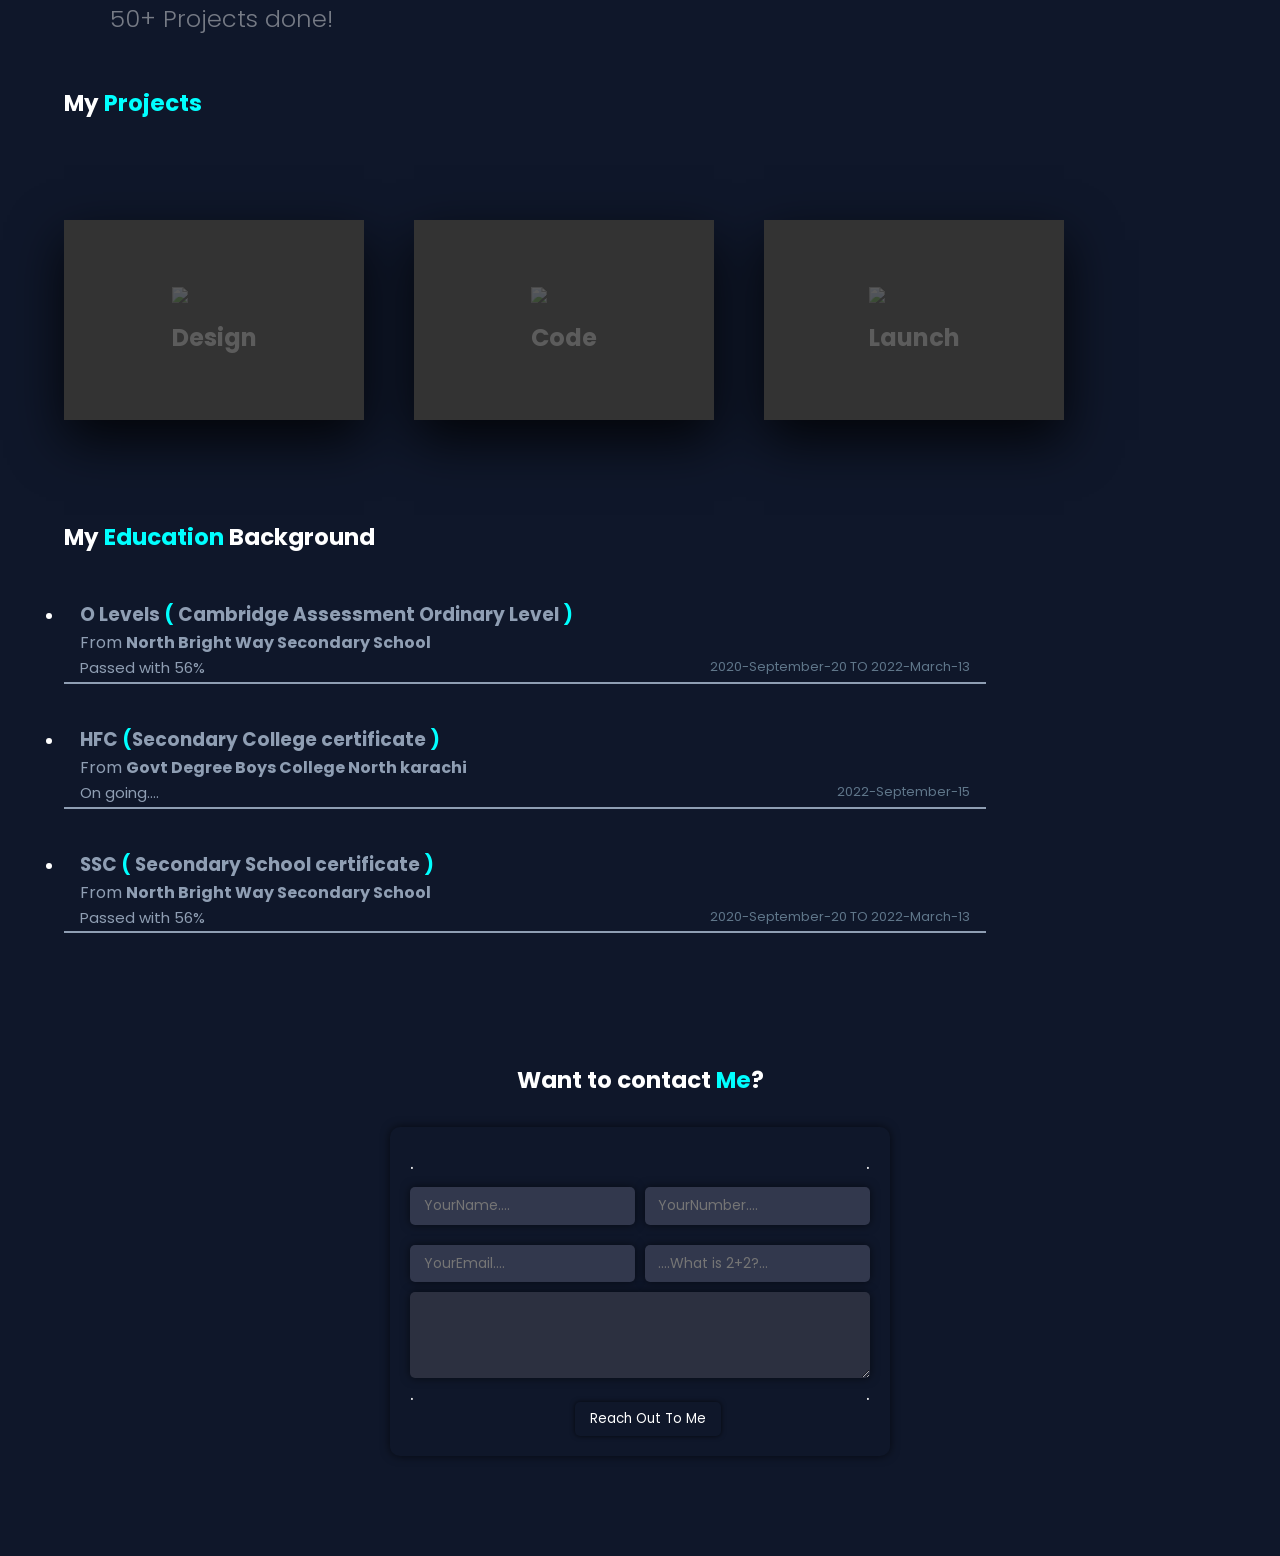
==== commit 0f0ea830: "education is consistent" ====
--- a/index.html
+++ b/index.html
@@ -264,8 +264,8 @@
             <li>
 
               <div class="n-p-e education-bg">
-              <h3>SSC
-                <span class="diff-color">(</span> Secondary School certificate <span class="diff-color">)</span>
+              <h3>O Levels
+                <span class="diff-color">(</span> Cambridge Assessment Ordinary Level <span class="diff-color">)</span>
               </h3>
               <p>From <b>North Bright Way Secondary School</b></p>
               <div class="result-div">
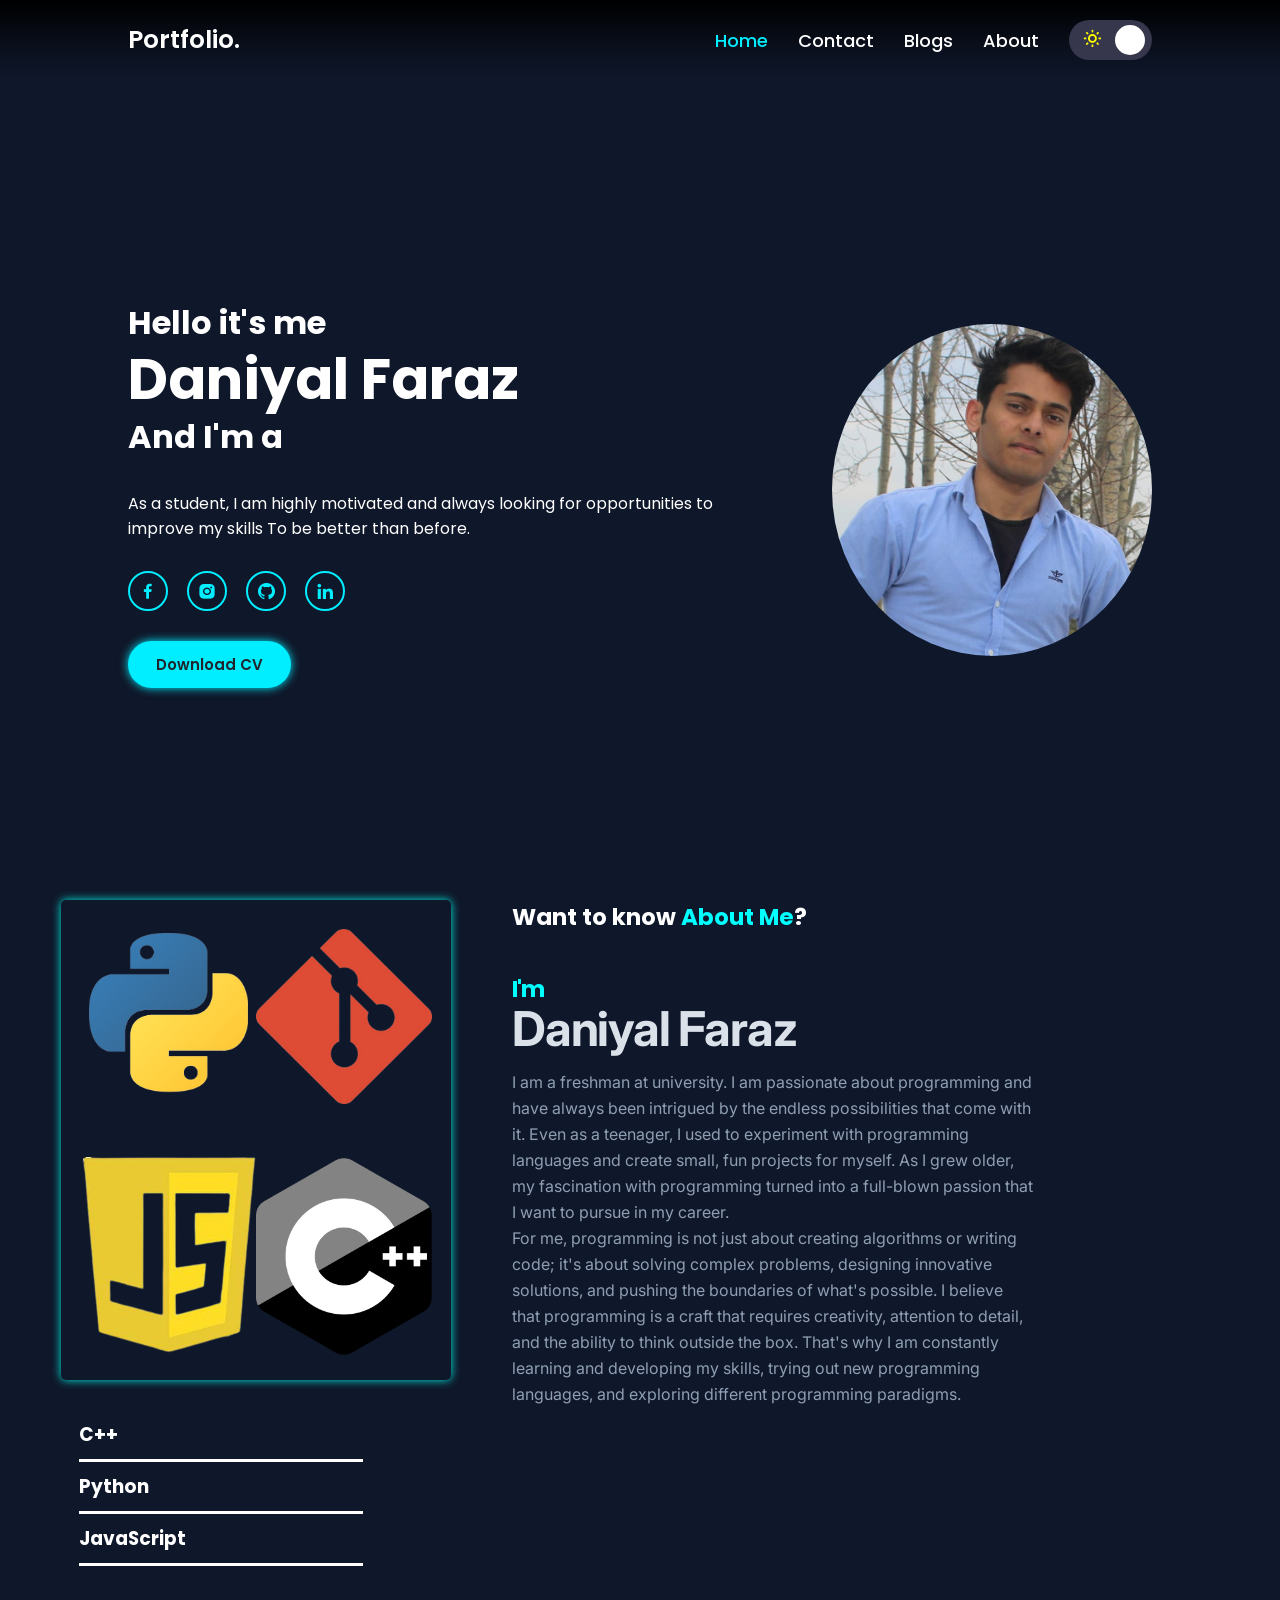
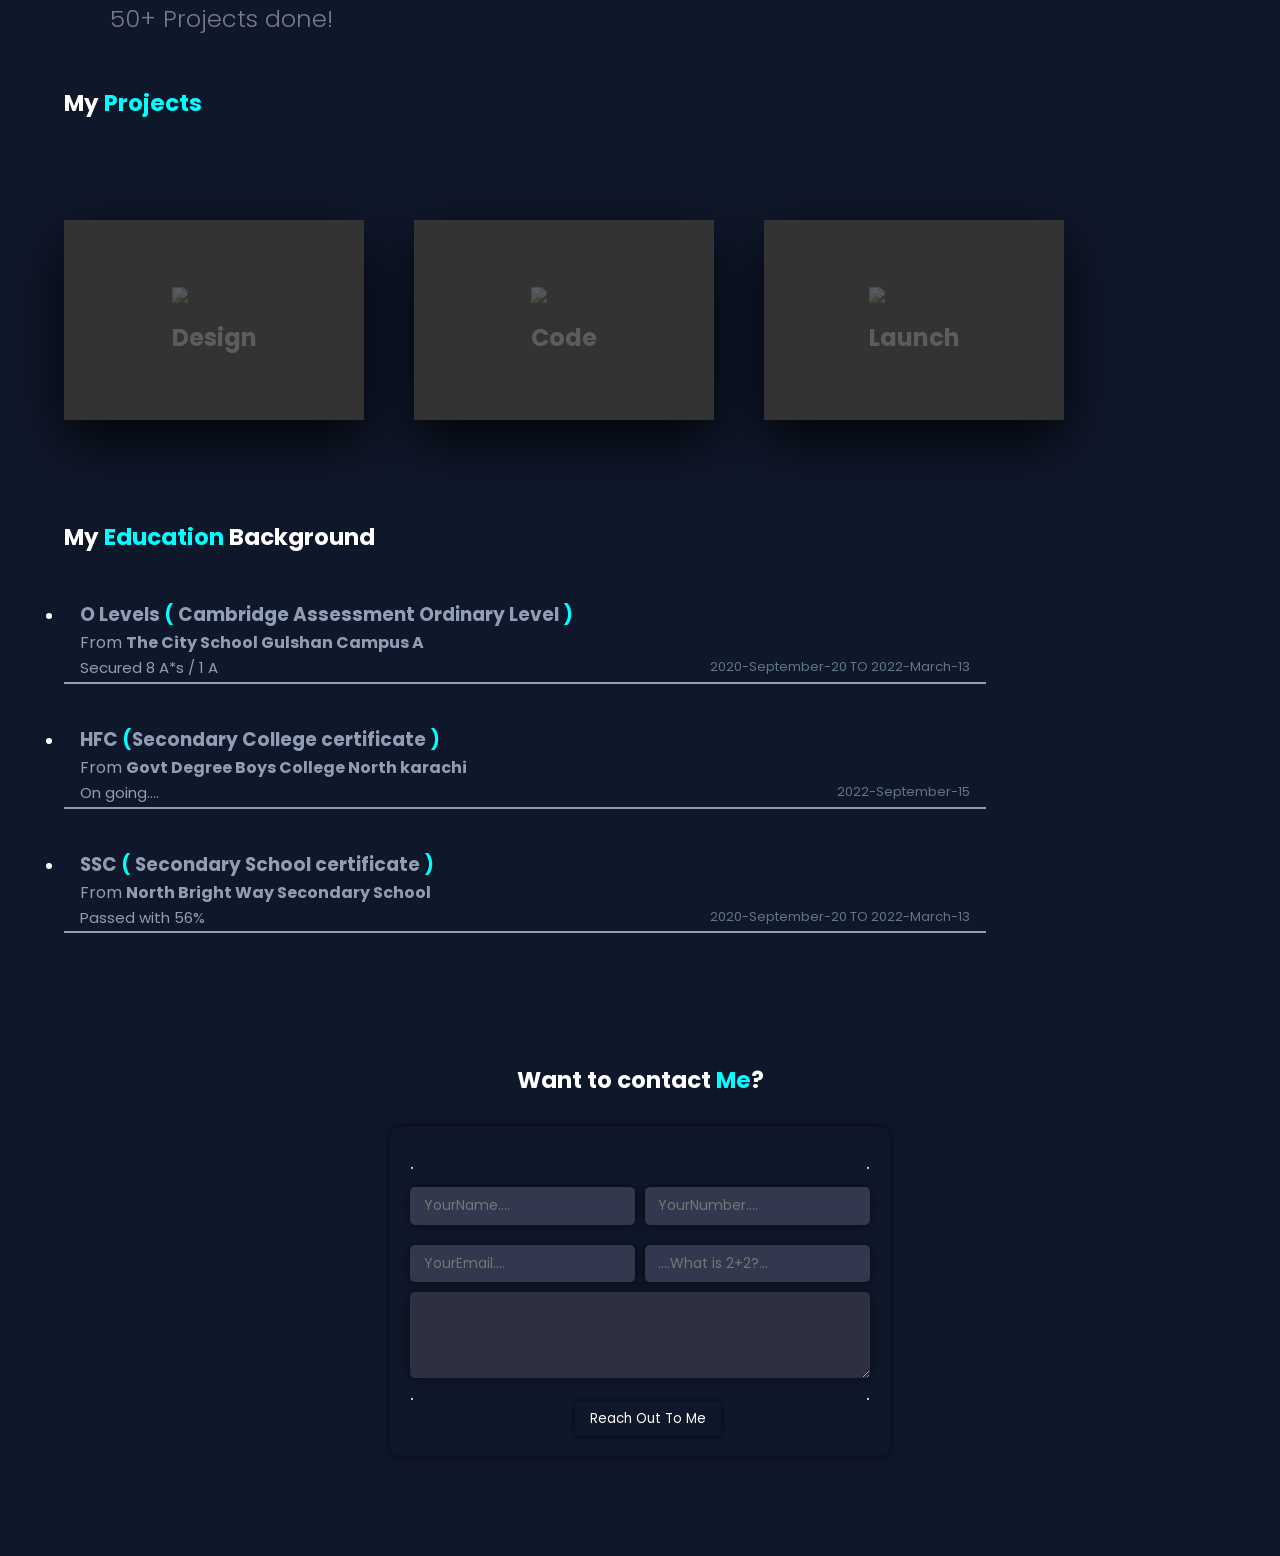
==== commit b7c704b3: "more consistency" ====
--- a/index.html
+++ b/index.html
@@ -267,9 +267,9 @@
               <h3>O Levels
                 <span class="diff-color">(</span> Cambridge Assessment Ordinary Level <span class="diff-color">)</span>
               </h3>
-              <p>From <b>North Bright Way Secondary School</b></p>
+              <p>From <b>The City School Gulshan Campus A</b></p>
               <div class="result-div">
-                <p>Passed with 56% </p>
+                <p>Secured 8 A*s / 1 A </p>
               <div class="date">2020-September-20 TO 2022-March-13</div>
               </div>
             </div>
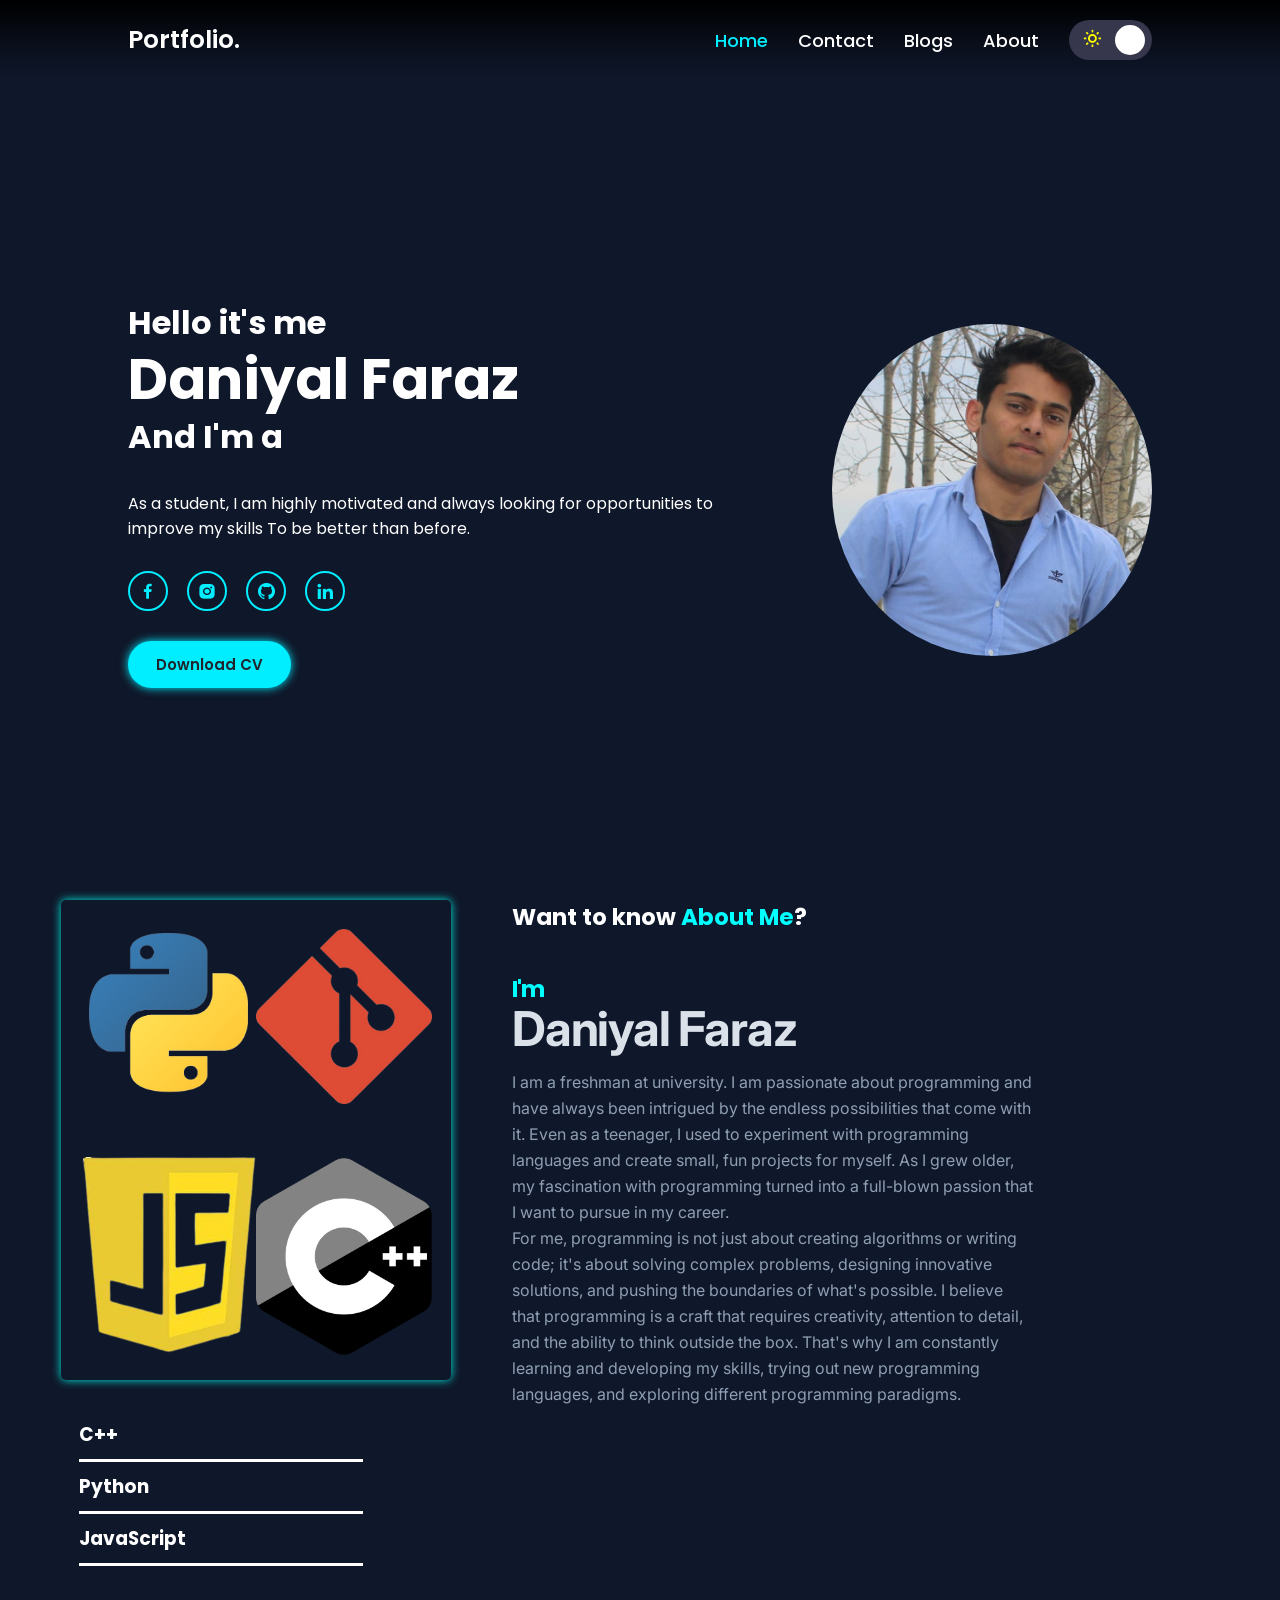
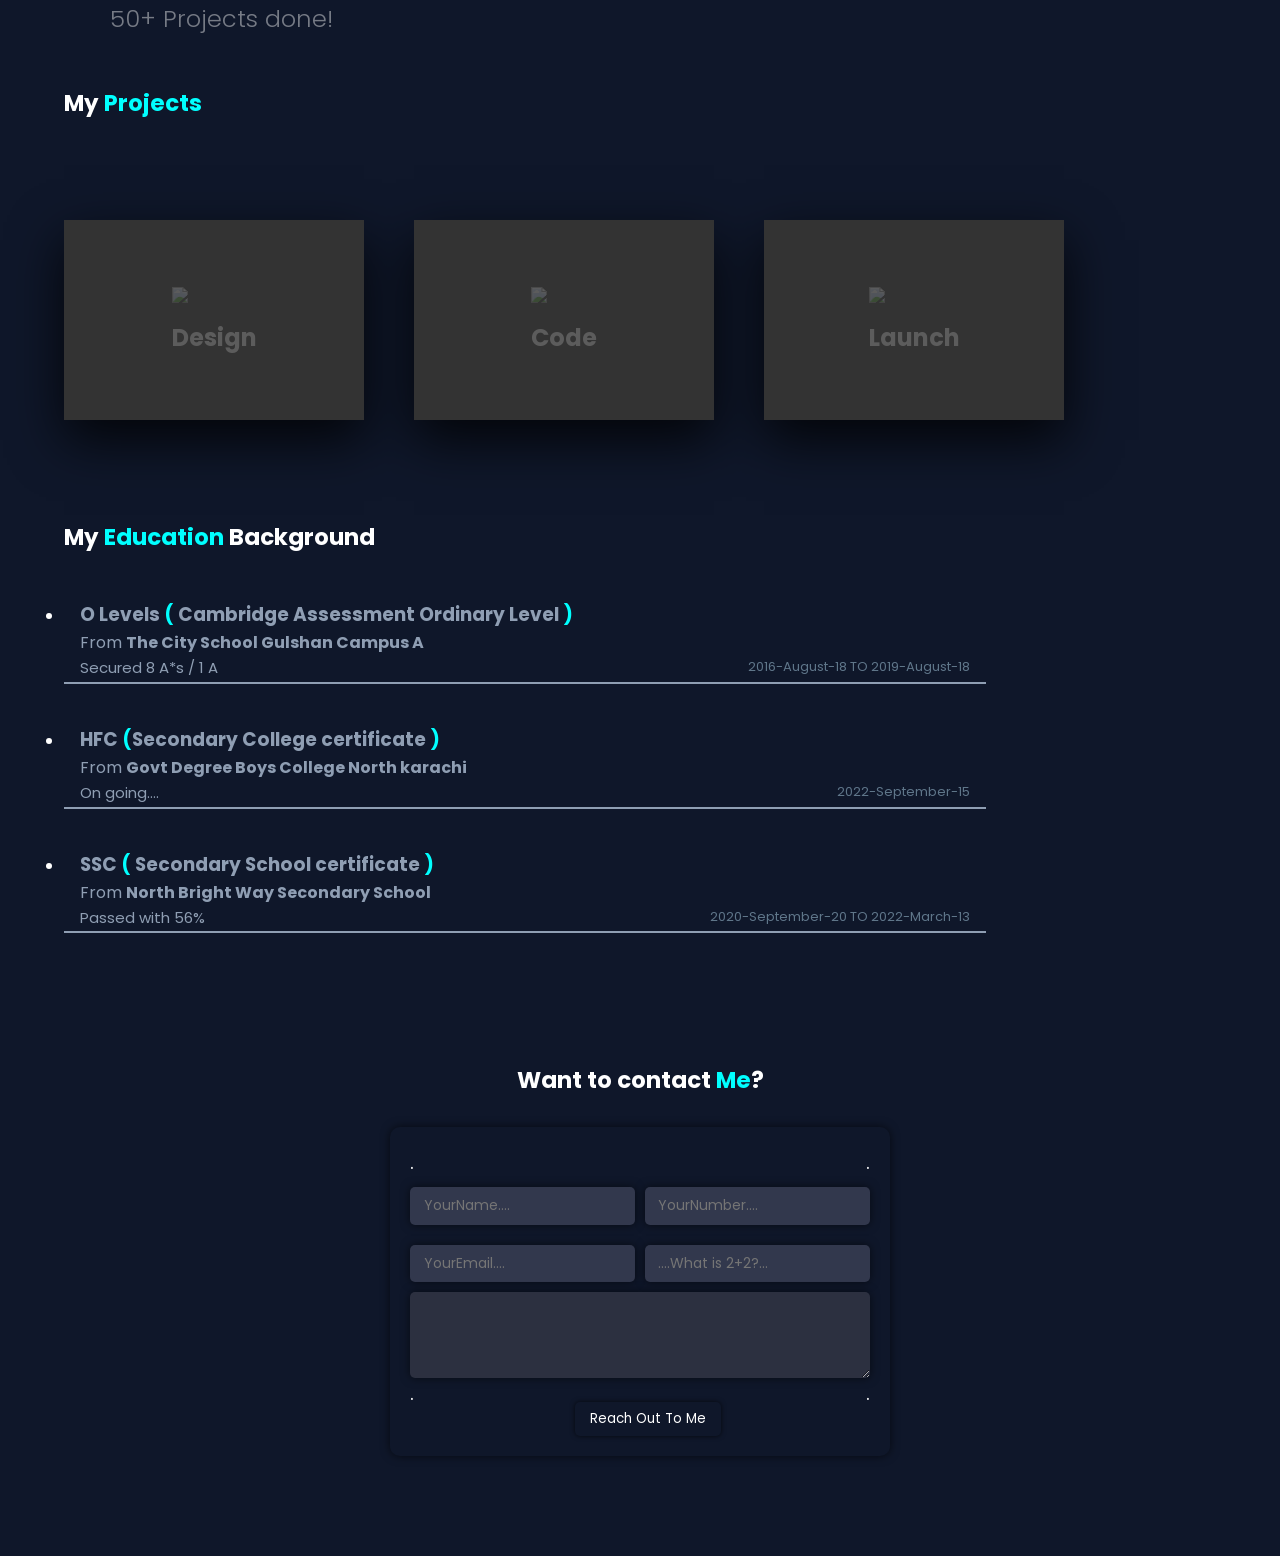
==== commit 5a6ec066: "one education is right" ====
--- a/index.html
+++ b/index.html
@@ -270,7 +270,7 @@
               <p>From <b>The City School Gulshan Campus A</b></p>
               <div class="result-div">
                 <p>Secured 8 A*s / 1 A </p>
-              <div class="date">2020-September-20 TO 2022-March-13</div>
+              <div class="date">2016-August-18 TO 2019-August-18</div>
               </div>
             </div>
   
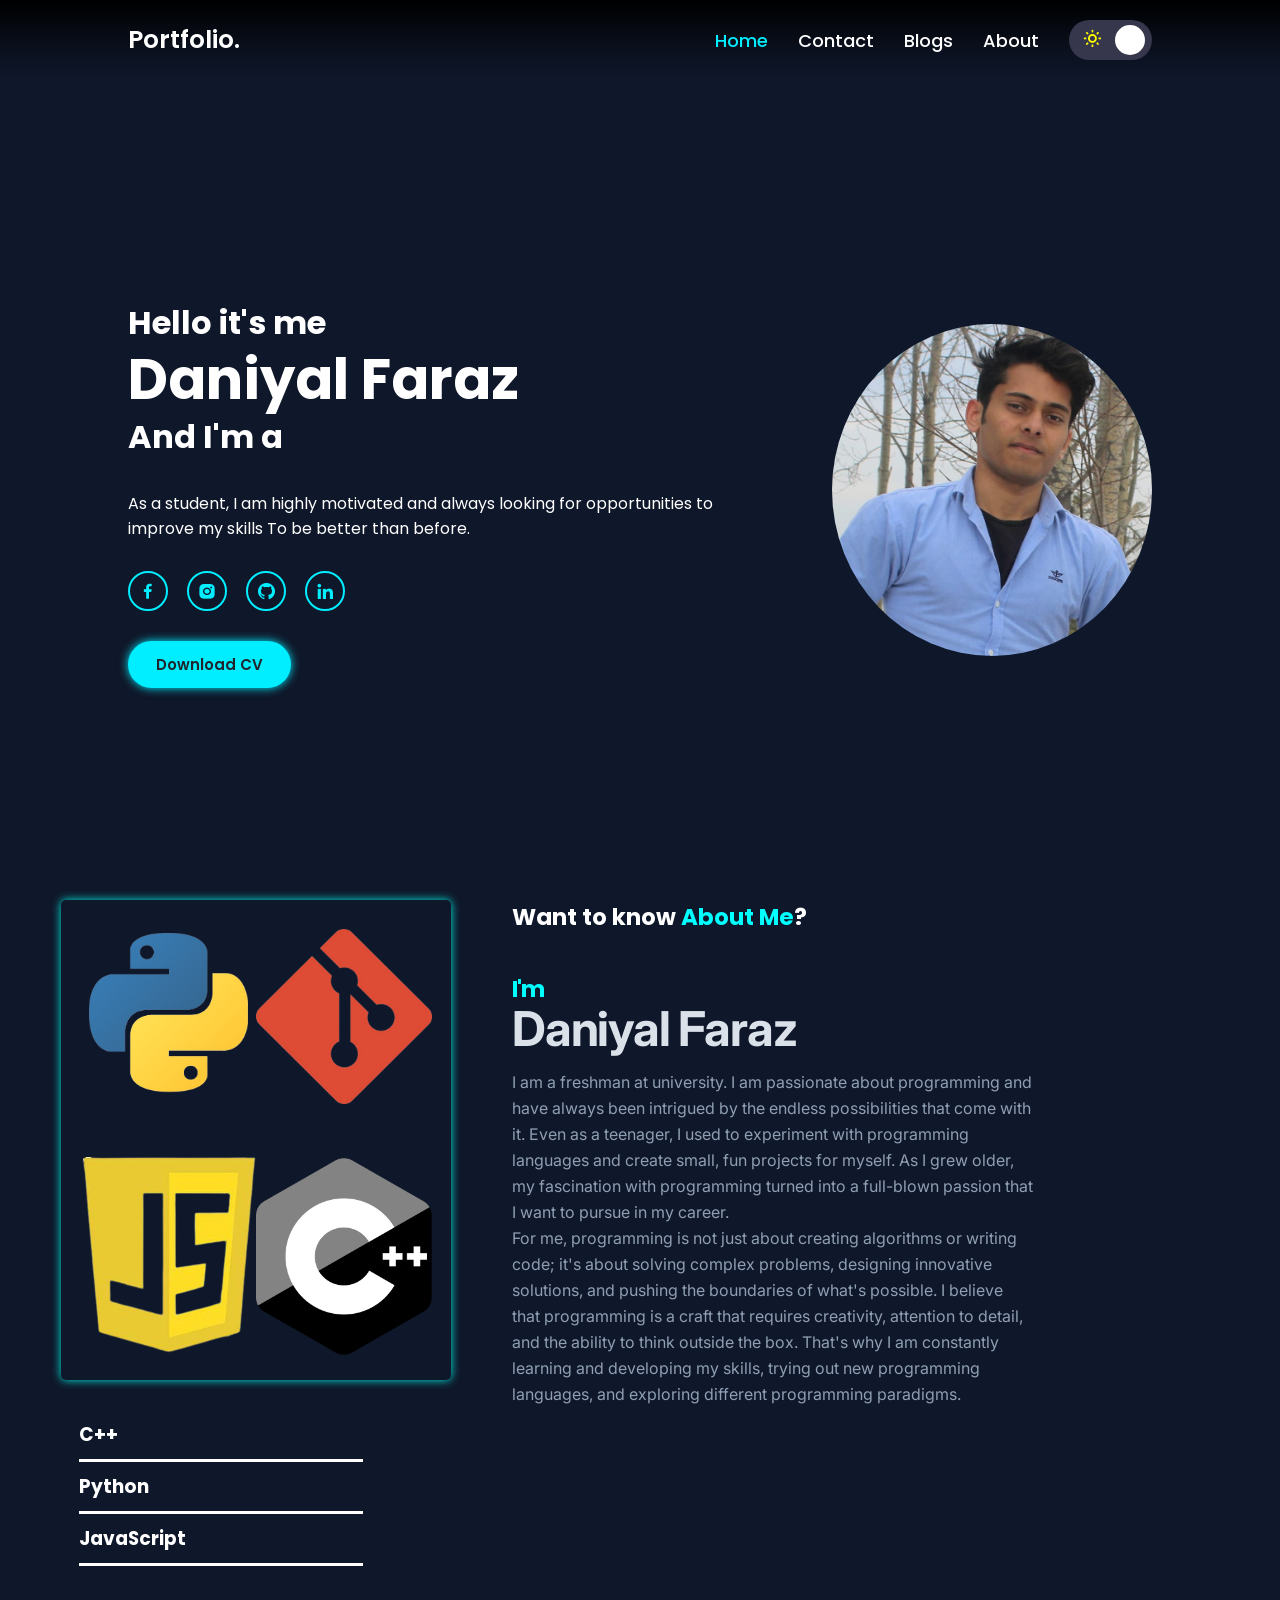
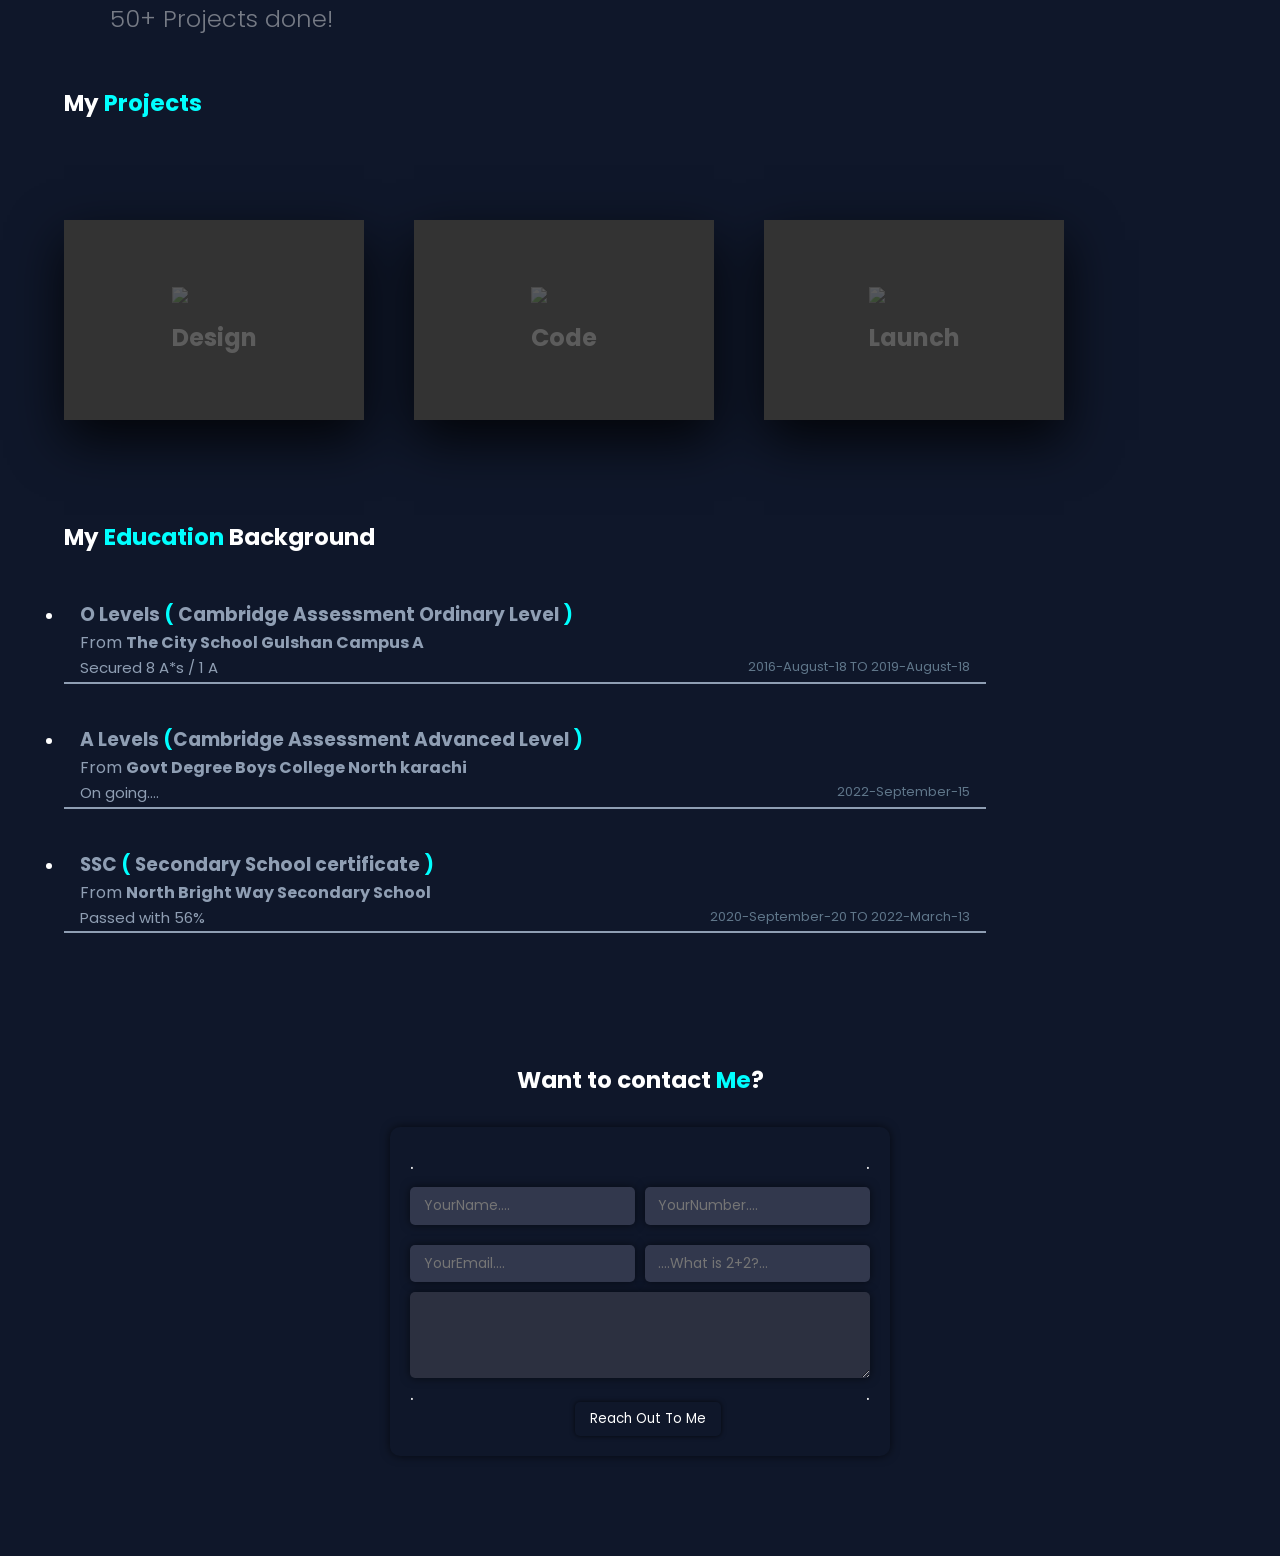
==== commit a2cdc9db: "fixing education" ====
--- a/index.html
+++ b/index.html
@@ -277,8 +277,8 @@
             </li>
             <li>
               <div class="n-p-e education-bg">
-                <h3>HFC
-                  <span class="diff-color">(</span>Secondary College certificate <span class="diff-color">)</span>
+                <h3>A Levels
+                  <span class="diff-color">(</span>Cambridge Assessment Advanced Level <span class="diff-color">)</span>
                 </h3>
                 <p>From <b>Govt Degree Boys College North karachi</b></p>
                 <div class="result-div">
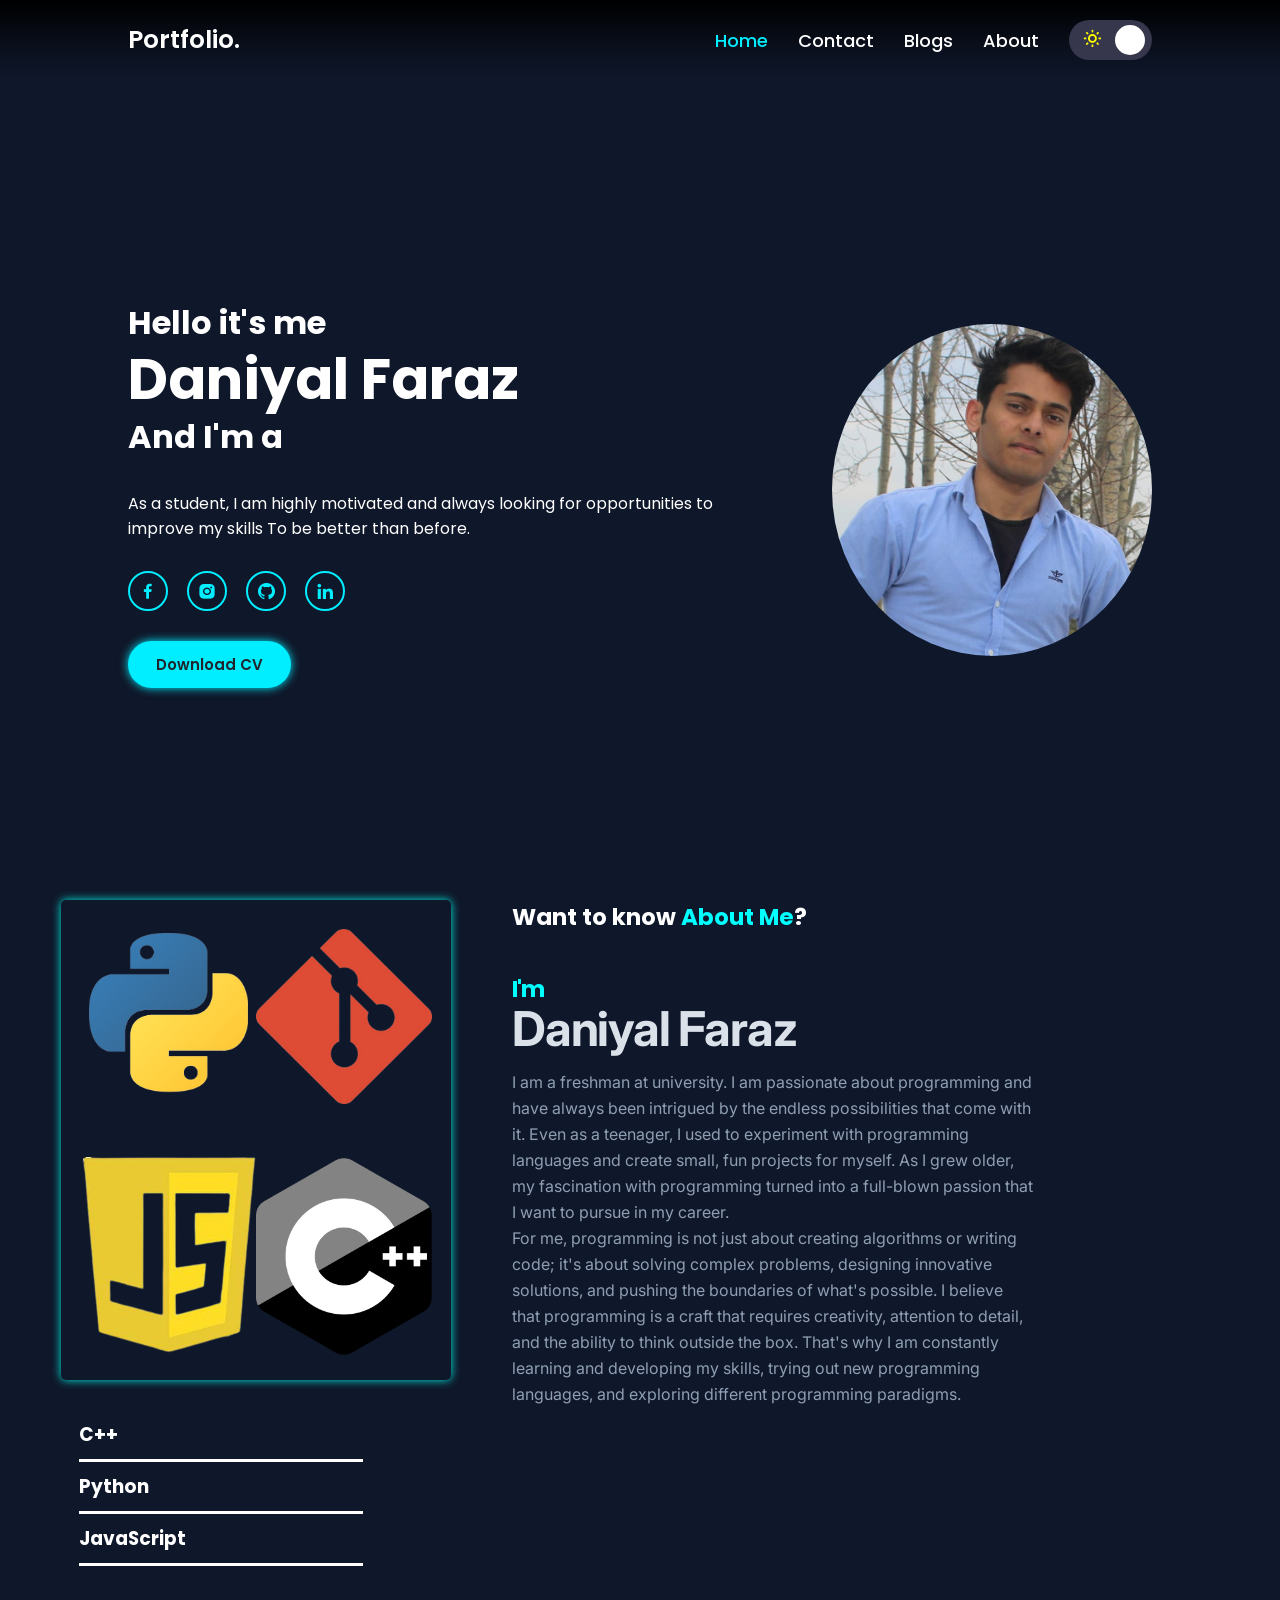
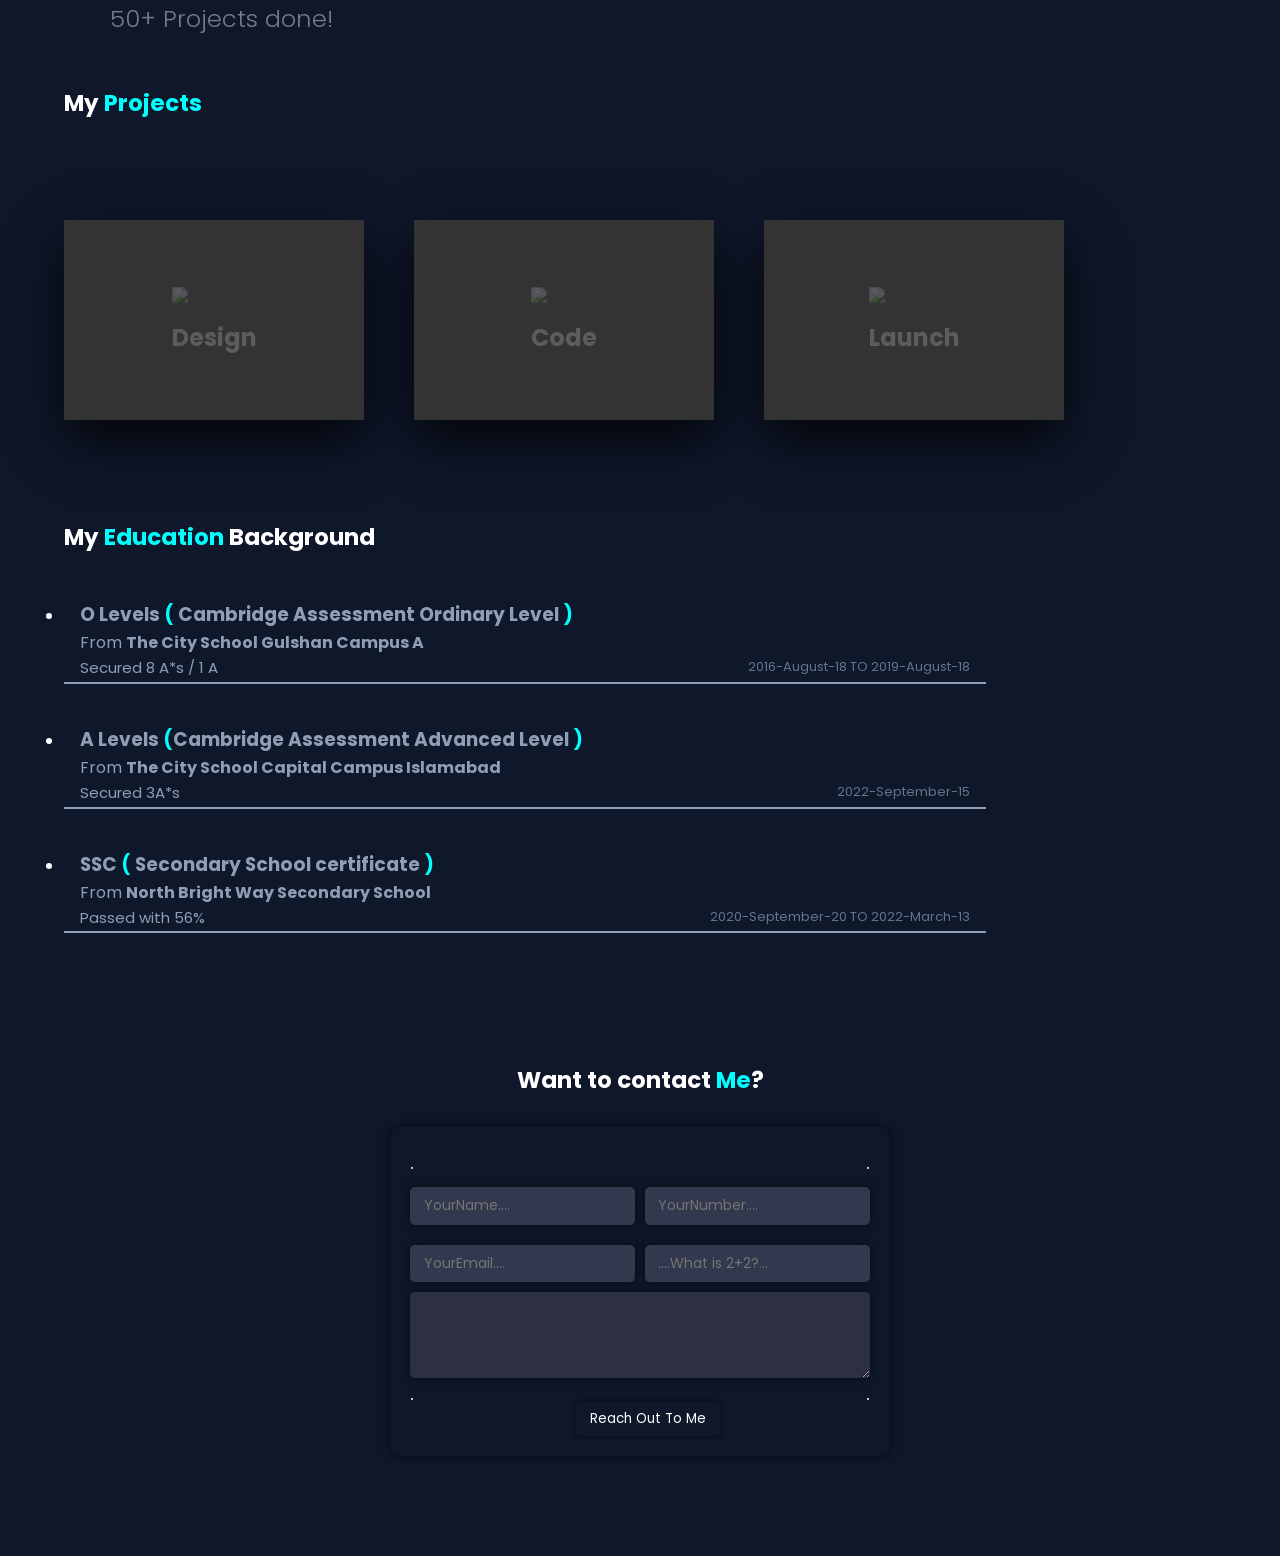
==== commit e260fb3b: "fixing" ====
--- a/index.html
+++ b/index.html
@@ -280,9 +280,9 @@
                 <h3>A Levels
                   <span class="diff-color">(</span>Cambridge Assessment Advanced Level <span class="diff-color">)</span>
                 </h3>
-                <p>From <b>Govt Degree Boys College North karachi</b></p>
+                <p>From <b>The City School Capital Campus Islamabad</b></p>
                 <div class="result-div">
-                  <p>On going....</p>
+                  <p>Secured 3A*s</p>
                 <div class="date">2022-September-15</div>
                 </div>
               </div>
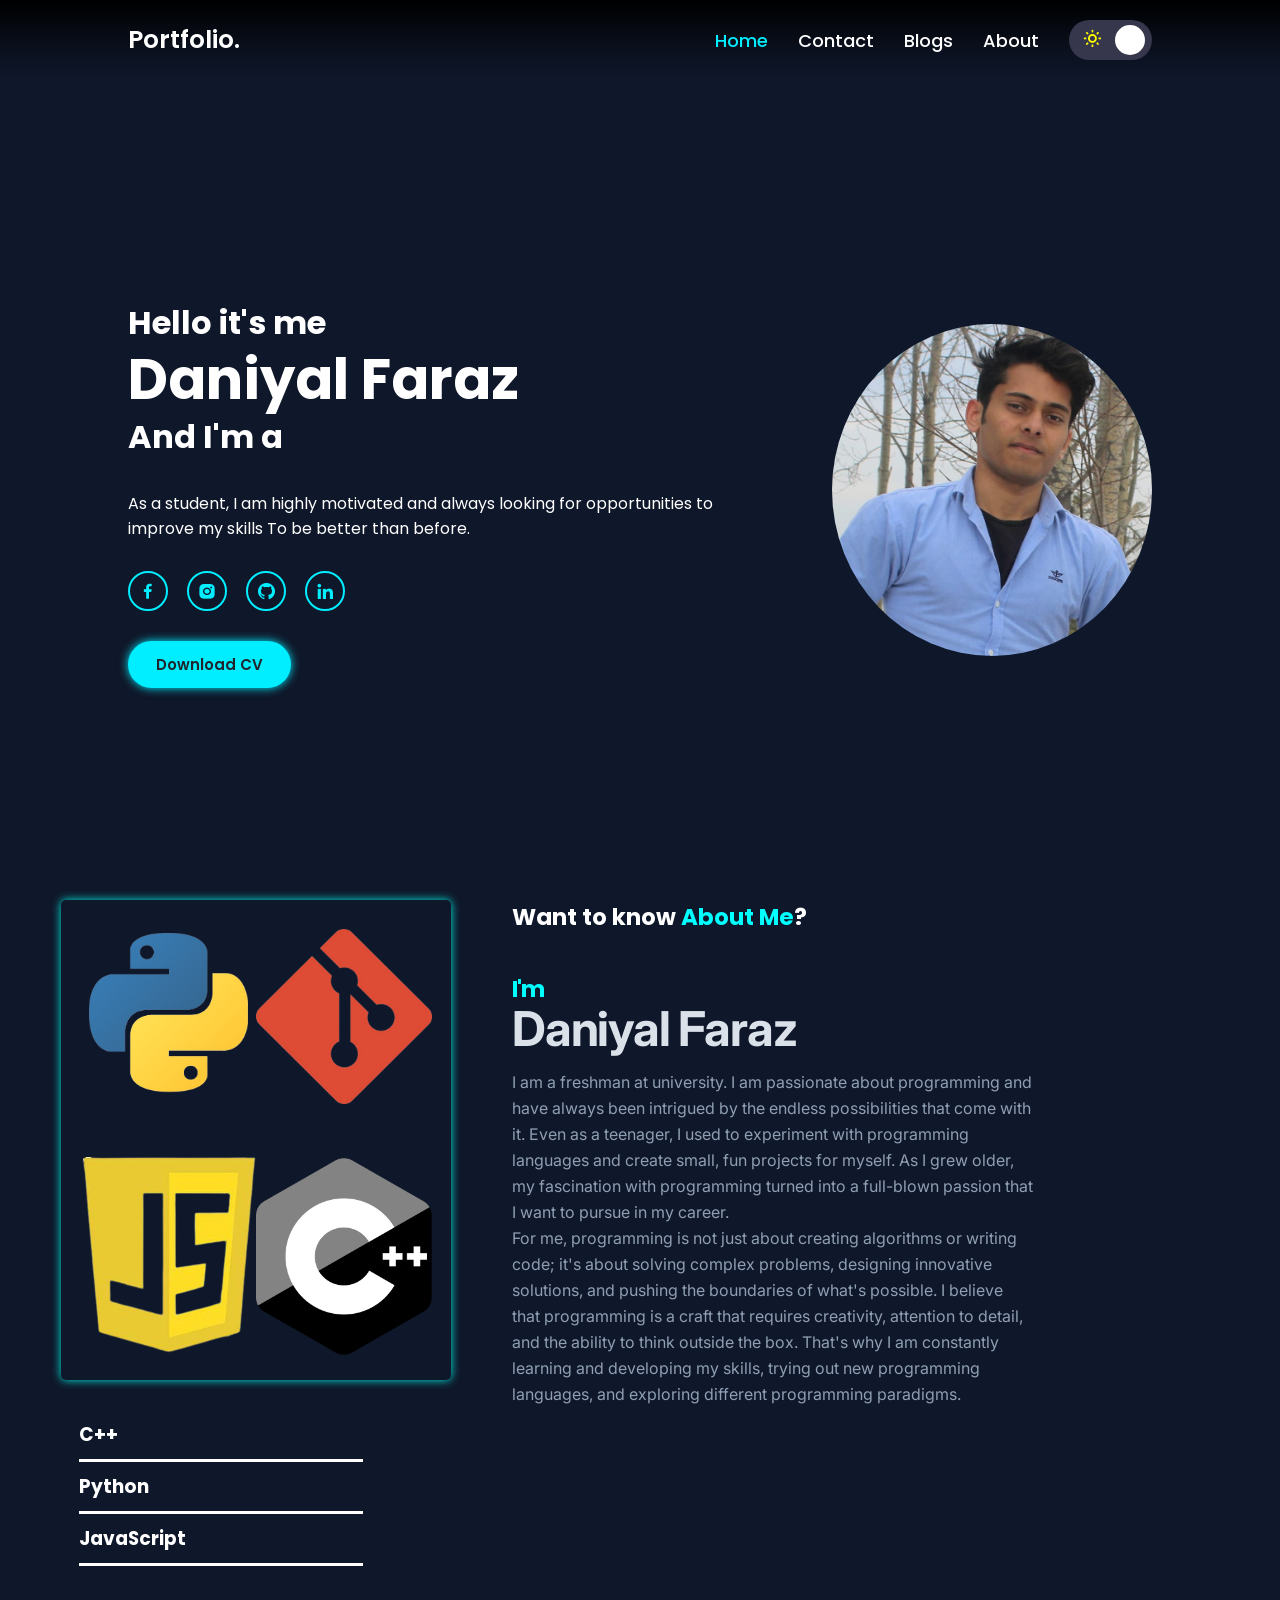
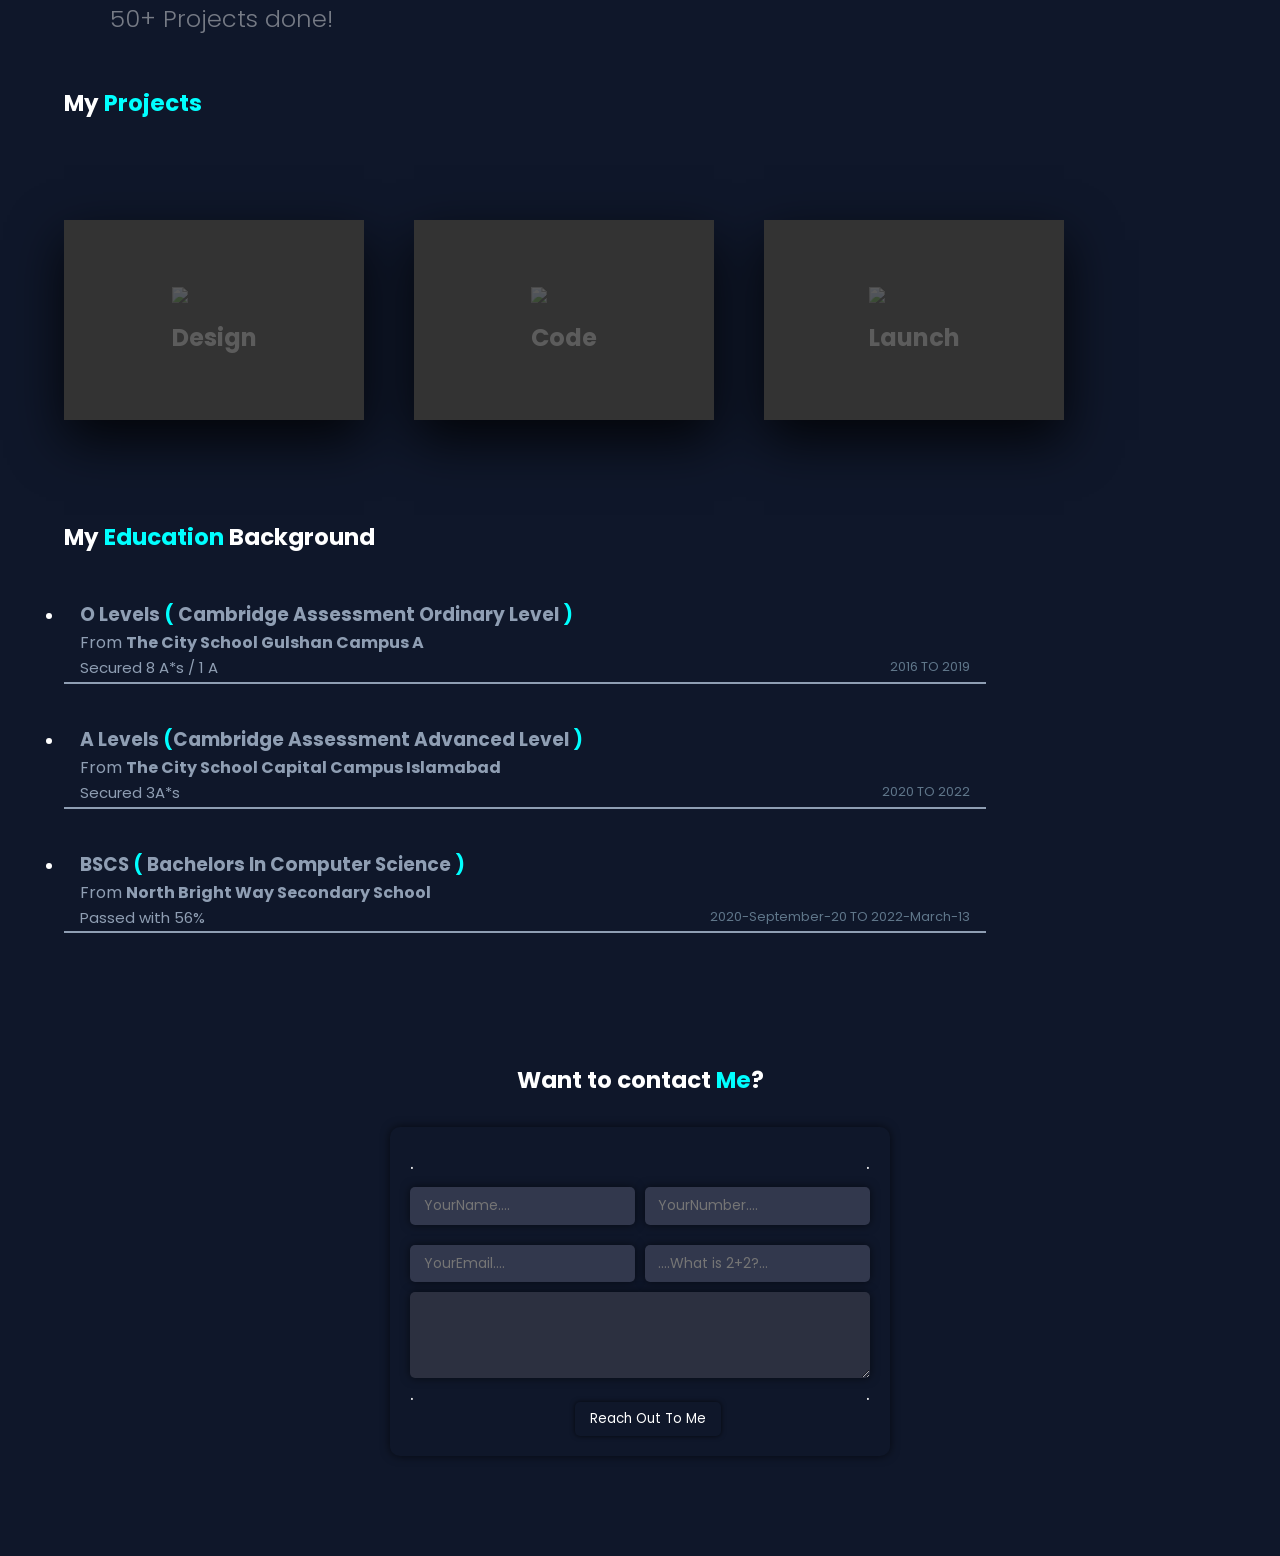
==== commit 198ffadd: "fixing education more" ====
--- a/index.html
+++ b/index.html
@@ -270,7 +270,7 @@
               <p>From <b>The City School Gulshan Campus A</b></p>
               <div class="result-div">
                 <p>Secured 8 A*s / 1 A </p>
-              <div class="date">2016-August-18 TO 2019-August-18</div>
+              <div class="date">2016 TO 2019</div>
               </div>
             </div>
   
@@ -283,7 +283,7 @@
                 <p>From <b>The City School Capital Campus Islamabad</b></p>
                 <div class="result-div">
                   <p>Secured 3A*s</p>
-                <div class="date">2022-September-15</div>
+                <div class="date">2020 TO 2022</div>
                 </div>
               </div>
     
@@ -291,8 +291,8 @@
             </li>
             <li>
               <div class="n-p-e education-bg">
-                <h3>SSC
-                  <span class="diff-color">(</span> Secondary School certificate <span class="diff-color">)</span>
+                <h3>BSCS
+                  <span class="diff-color">(</span> Bachelors In Computer Science <span class="diff-color">)</span>
                 </h3>
                 <p>From <b>North Bright Way Secondary School</b></p>
                 <div class="result-div">
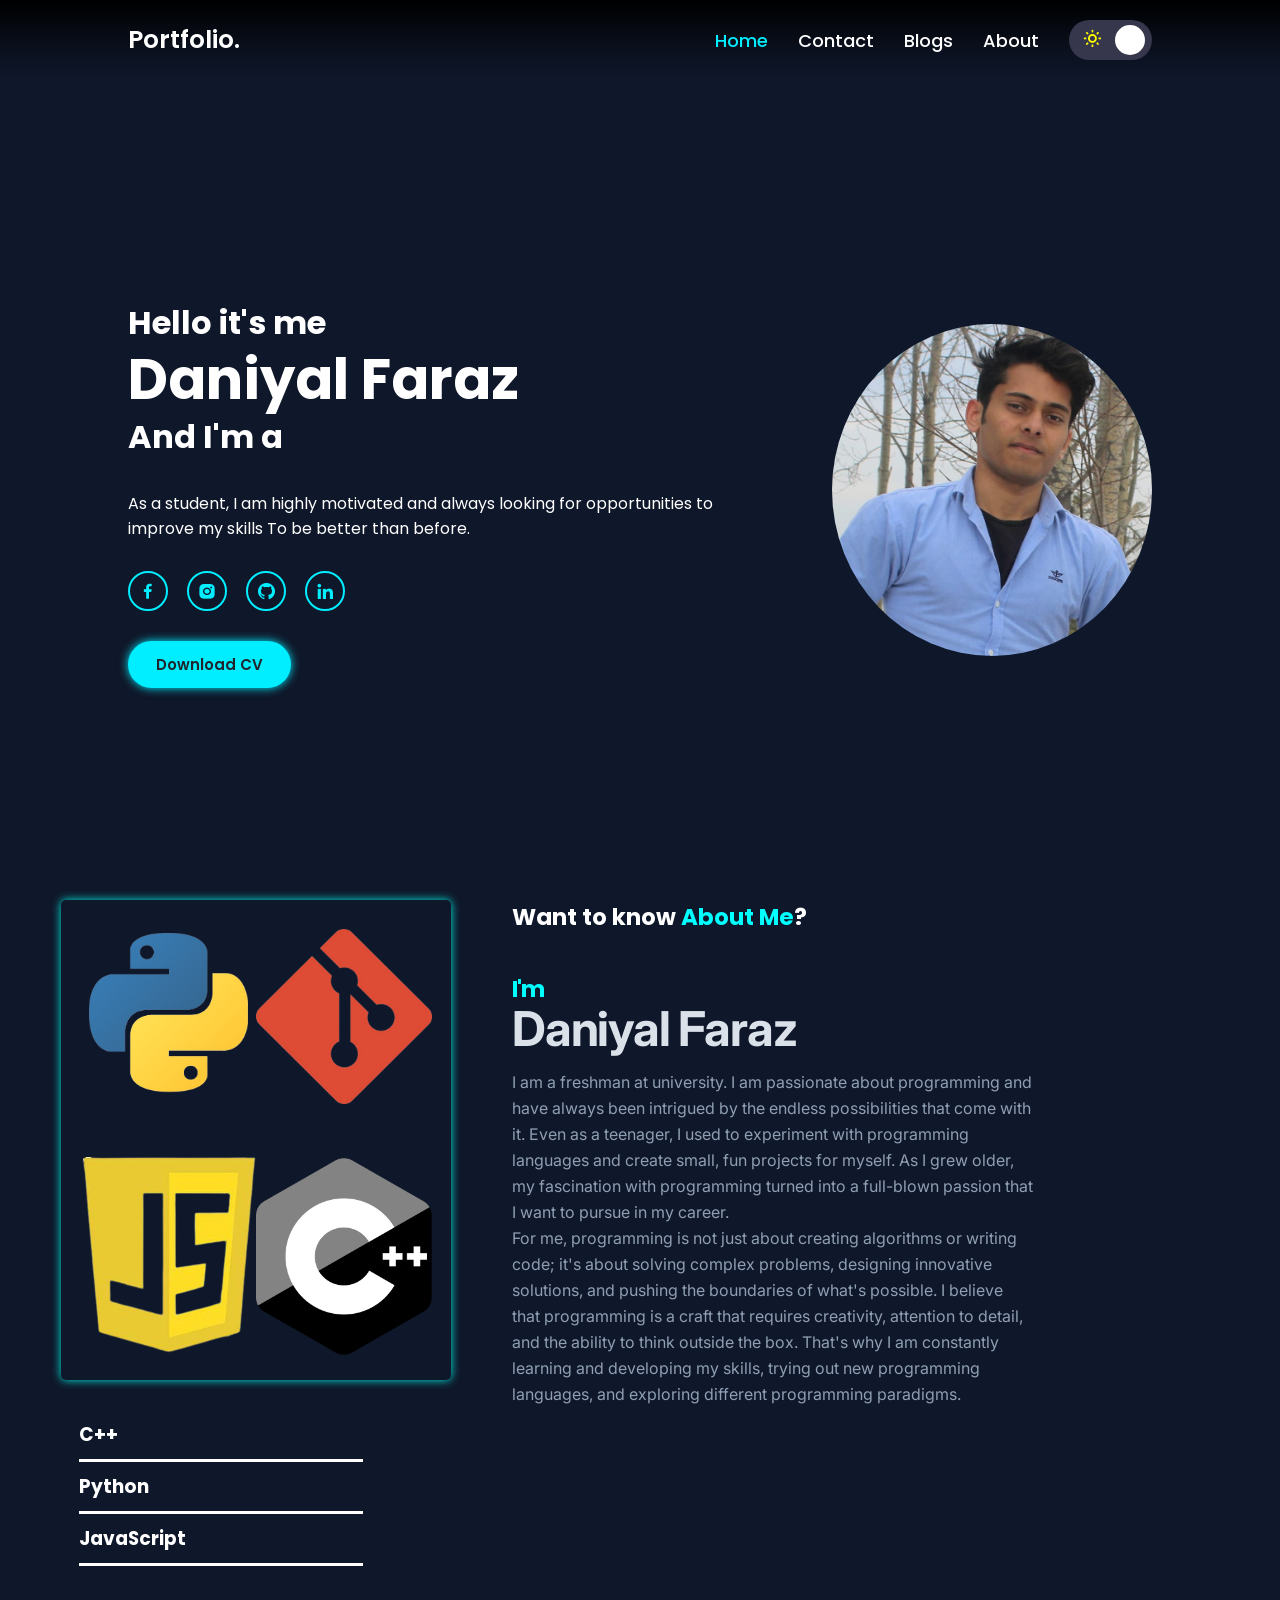
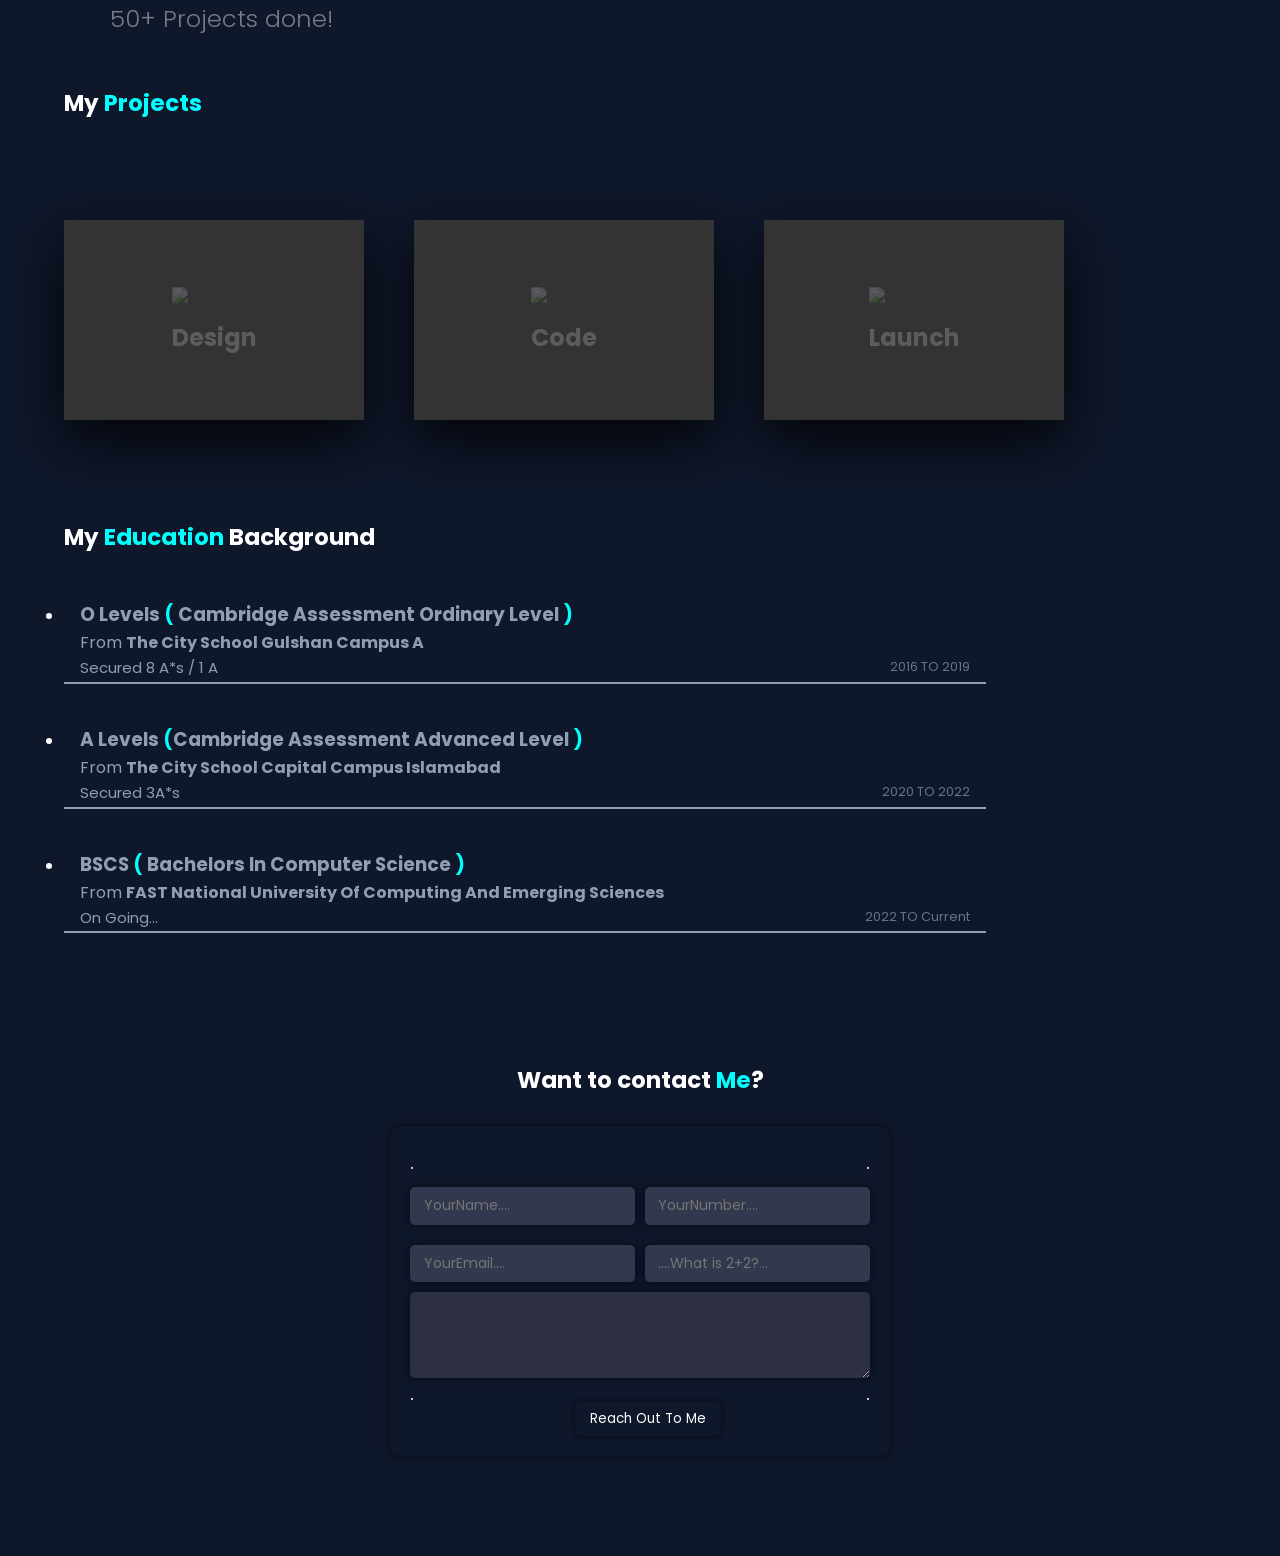
==== commit 6b272950: "education fixes" ====
--- a/index.html
+++ b/index.html
@@ -294,10 +294,10 @@
                 <h3>BSCS
                   <span class="diff-color">(</span> Bachelors In Computer Science <span class="diff-color">)</span>
                 </h3>
-                <p>From <b>North Bright Way Secondary School</b></p>
+                <p>From <b>FAST National University Of Computing And Emerging Sciences</b></p>
                 <div class="result-div">
-                  <p>Passed with 56% </p>
-                <div class="date">2020-September-20 TO 2022-March-13</div>
+                  <p>On Going... </p>
+                <div class="date">2022 TO Current</div>
                 </div>
               </div>
             </li>
